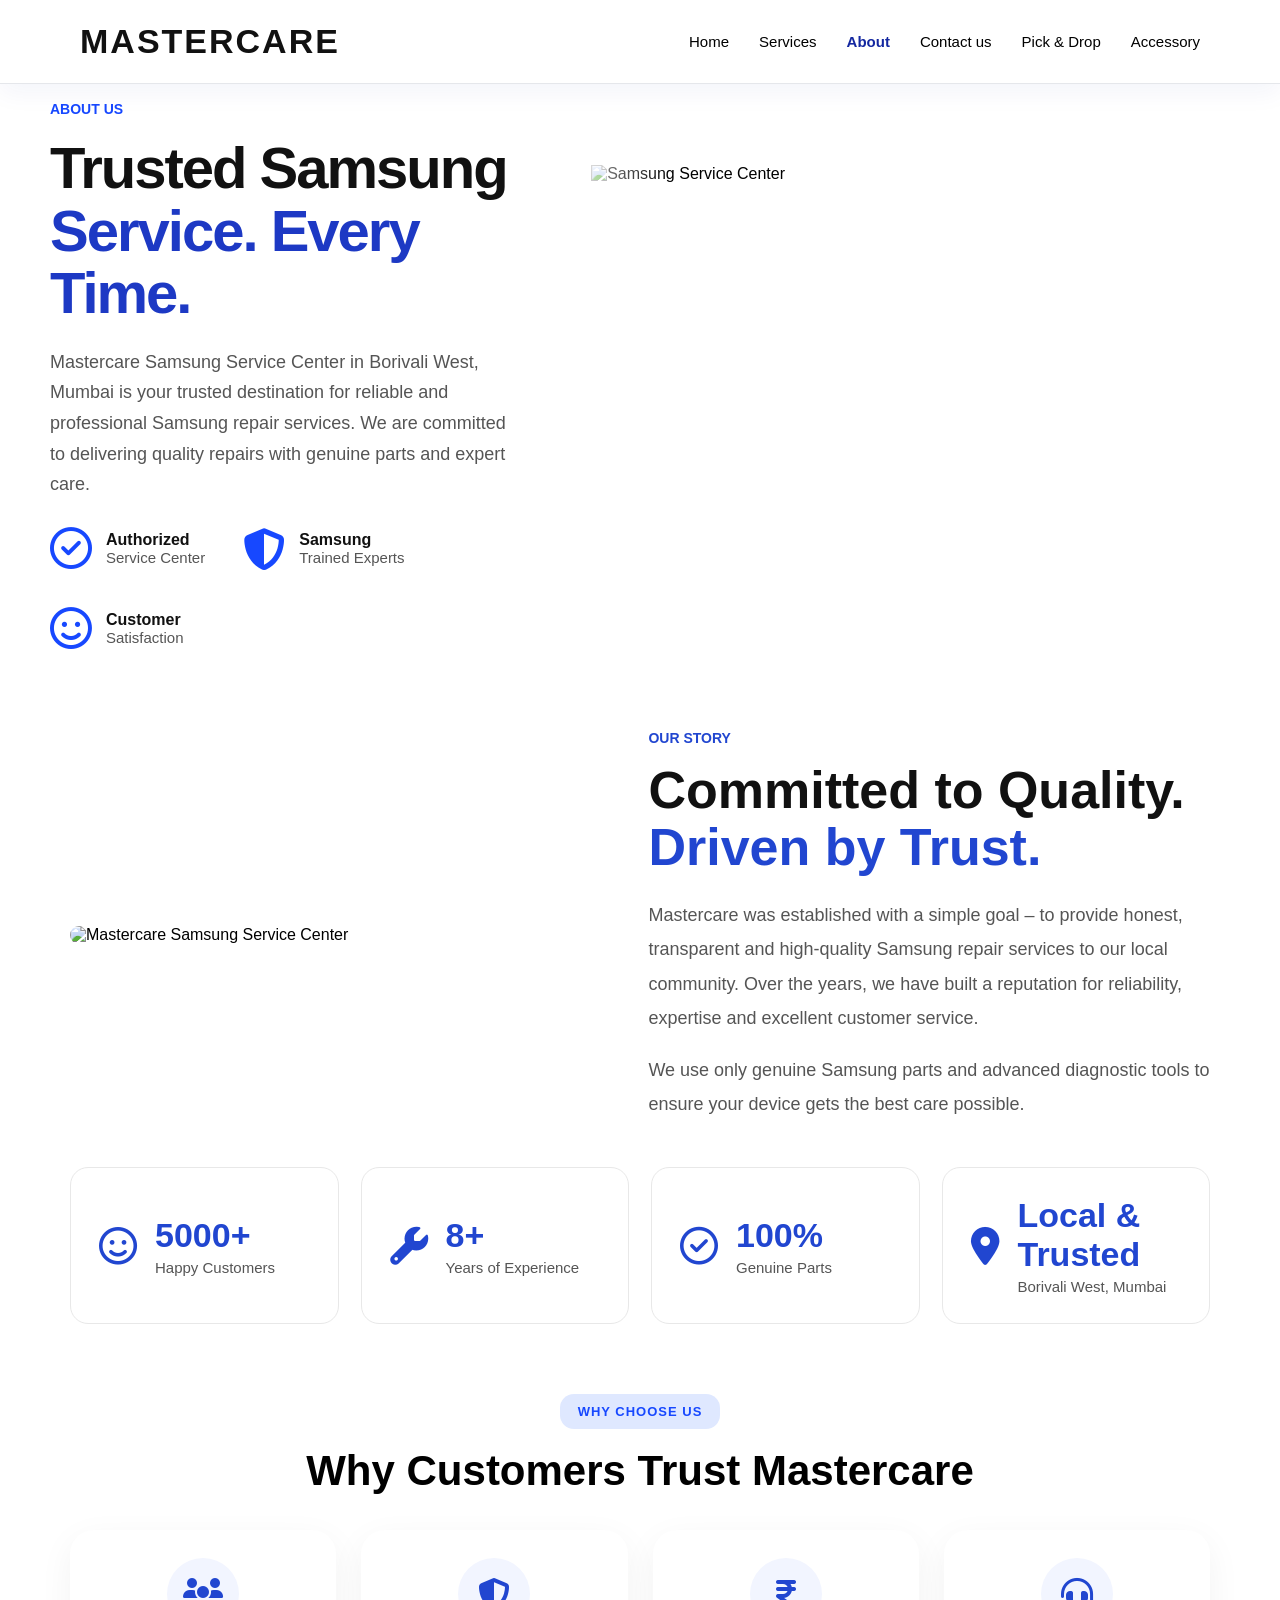
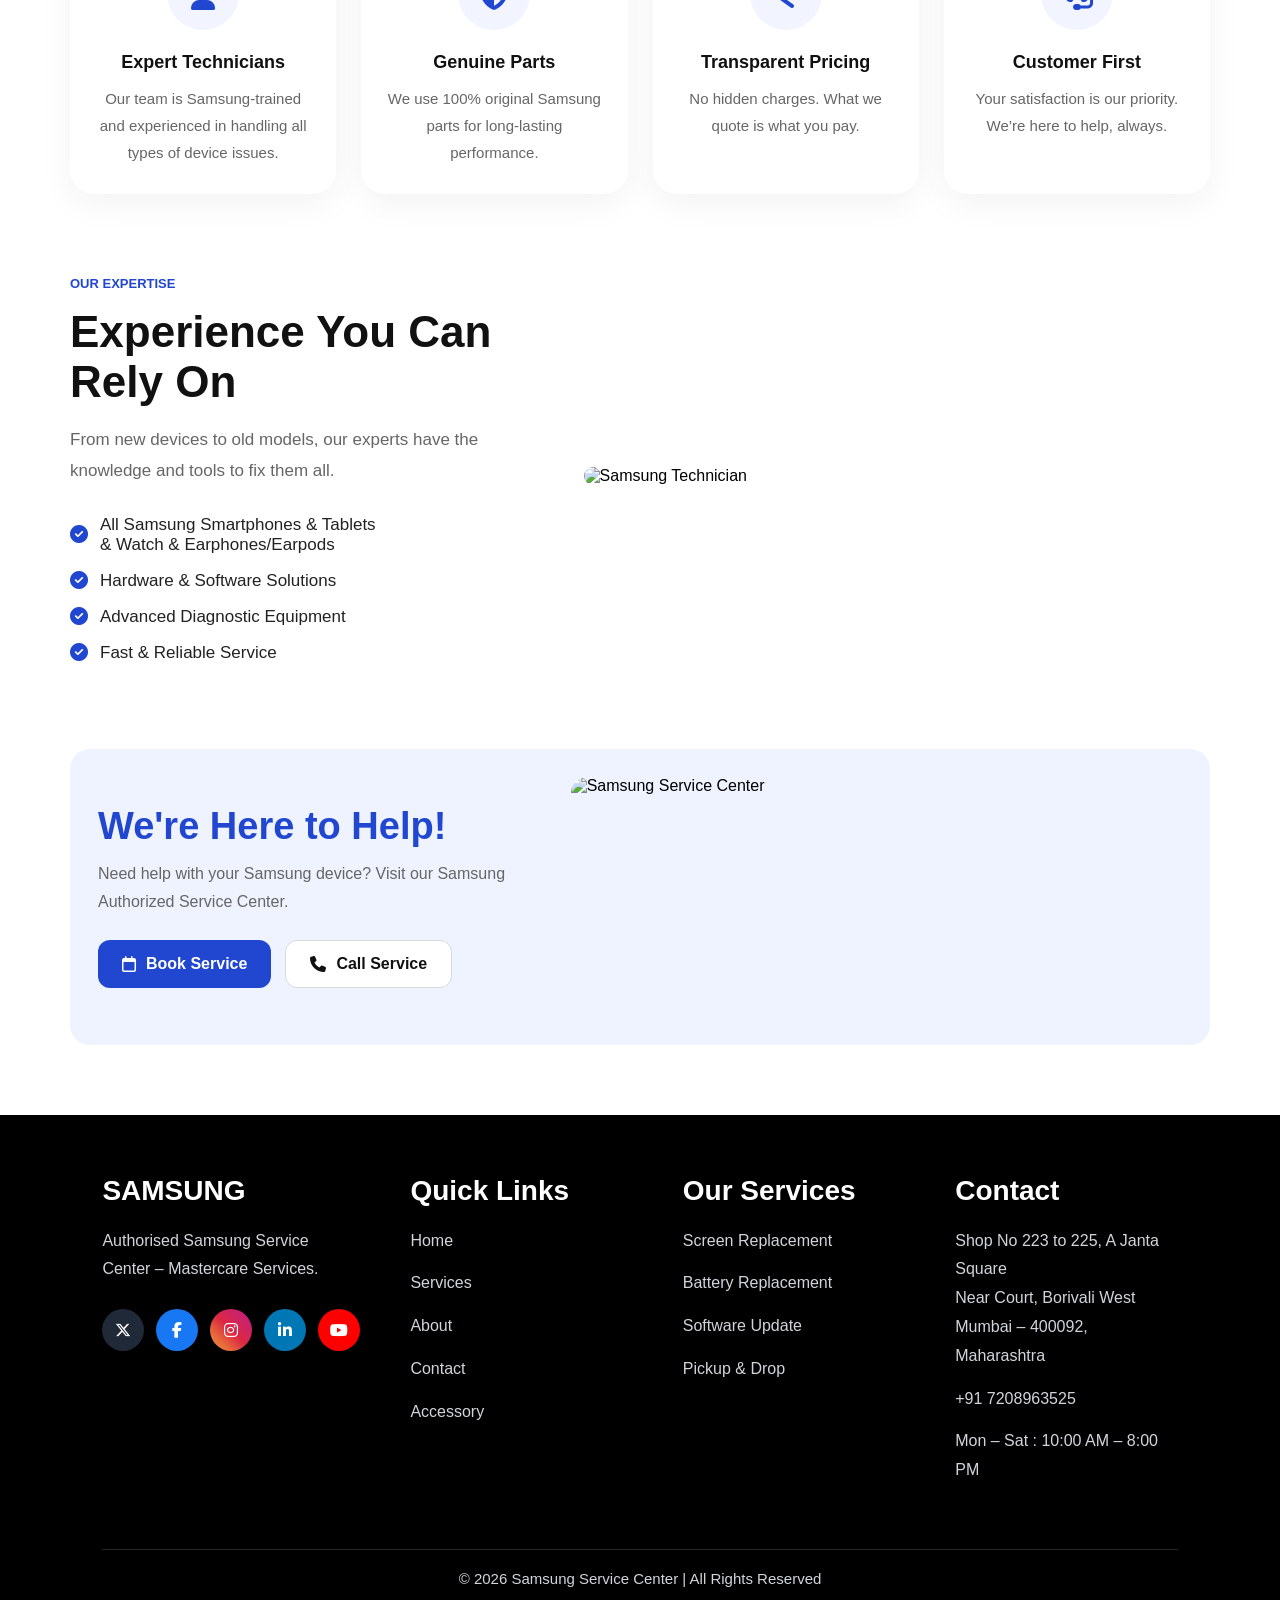
==== About.html @ 580dc9c7 "fixed cart pricing and mobile navbar" ====
<!DOCTYPE html>
<html lang="en">
<head>
<link rel="stylesheet" href="https://cdnjs.cloudflare.com/ajax/libs/font-awesome/6.5.1/css/all.min.css">
<!-- Google Tag Manager -->
<script>(function(w,d,s,l,i){w[l]=w[l]||[];w[l].push({'gtm.start':
new Date().getTime(),event:'gtm.js'});var f=d.getElementsByTagName(s)[0],
j=d.createElement(s),dl=l!='dataLayer'?'&l='+l:'';j.async=true;j.src=
'https://www.googletagmanager.com/gtm.js?id='+i+dl;f.parentNode.insertBefore(j,f);
})(window,document,'script','dataLayer','GTM-PPWDCWKL');</script>
<!-- End Google Tag Manager -->

<link rel="stylesheet"
href="https://cdnjs.cloudflare.com/ajax/libs/font-awesome/6.5.1/css/all.min.css">

<meta charset="UTF-8">

<title>About Mastercare | Samsung Authorized Service Center Borivali West Mumbai</title>

<meta name="viewport" content="width=device-width, initial-scale=1.0">

<meta name="description" content="Learn about Mastercare Samsung Authorized Service Center in Borivali West Mumbai. We provide genuine Samsung repairs, certified technicians, and trusted mobile repair services with excellent customer reviews.">

<meta name="keywords" content="About Mastercare Samsung service center, Samsung authorized service center Mumbai, Samsung repair Borivali West, Mastercare Samsung service center reviews">

<meta name="author" content="Mastercare Samsung Service Center">

<meta name="robots" content="index, follow">

<meta property="og:title" content="About Mastercare Samsung Authorized Service Center">

<meta property="og:description" content="Trusted Samsung service center in Borivali West Mumbai with certified technicians and genuine spare parts.">

<meta property="og:type" content="website">

<meta property="og:url" content="https://yourdomain.com/about.html">

<meta property="og:image" content="https://content3.jdmagicbox.com/v2/comp/mumbai/c4/022pxx22.xx22.210805175234.l1c4/catalogue/mastercare-services-borivali-west-mumbai-mobile-phone-repair-and-services-mo0tyavw24.jpg">

<link rel="stylesheet" href="style.css">

</head>
<script>
function toggleMenu() {
  document
    .querySelector(".nav-menu")
    .classList.toggle("active");
}
</script>
<body>
<!-- Google Tag Manager (noscript) -->
<noscript><iframe src="https://www.googletagmanager.com/ns.html?id=GTM-PPWDCWKL"
height="0" width="0" style="display:none;visibility:hidden"></iframe></noscript>
<!-- End Google Tag Manager (noscript) -->

<nav class="navbar">

  <div class="logo">MASTERCARE</div>
   <div class="mobile-menu-btn">
    ☰
  </div>

  <ul>
    <li><a href="index.html" >Home</a></li>
    <li><a href="services.html">Services</a></li>
    <li><a href="About.html"  class="active">About</a></li>
    <li><a href="contact.html">Contact us</a></li>
    <li><a href="pickup-drop.html">Pick & Drop</a></li>
    <li><a href="accessory.html">Accessory</a></li>
  </ul>


</nav>
<section class="about-hero-new">

  <div class="about-left">

    <span class="about-tag">
      ABOUT US
    </span>

    <h1 class="about-title">
      Trusted Samsung <br>
      <span>Service. Every Time.</span>
    </h1>

    <p class="about-text">
      Mastercare Samsung Service Center in Borivali West, Mumbai 
      is your trusted destination for reliable and professional 
      Samsung repair services. We are committed to delivering 
      quality repairs with genuine parts and expert care.
    </p>

    <div class="about-features-mini">

      <div class="mini-feature">
        <i class="fa-regular fa-circle-check"></i>

        <div class="mini-feature-text">
          <strong>Authorized</strong>
          <span>Service Center</span>
        </div>
      </div>

      <div class="mini-feature">
        <i class="fa-solid fa-shield-halved"></i>

        <div class="mini-feature-text">
          <strong>Samsung</strong>
          <span>Trained Experts</span>
        </div>
      </div>

      <div class="mini-feature">
        <i class="fa-regular fa-face-smile"></i>

        <div class="mini-feature-text">
          <strong>Customer</strong>
          <span>Satisfaction</span>
        </div>
      </div>

    </div>

  </div>

  <div class="about-right">
    <img src="images/repair.webp" alt="Samsung Service Center">
  </div>

</section>

<section class="about-story-section">

  <div class="about-story-grid">

    <!-- Left Image -->
    <div class="story-image">
      <img src="images/home.jpeg" alt="Mastercare Samsung Service Center">
    </div>

    <!-- Right Content -->
    <div class="story-content">

      <span class="story-tag">
        OUR STORY
      </span>

      <h2>
        Committed to Quality.<br>
        <span>Driven by Trust.</span>
      </h2>

      <p>
        Mastercare was established with a simple goal – to provide honest,
        transparent and high-quality Samsung repair services to our local
        community. Over the years, we have built a reputation for reliability,
        expertise and excellent customer service.
      </p>

      <p>
        We use only genuine Samsung parts and advanced diagnostic tools
        to ensure your device gets the best care possible.
      </p>

    </div>

  </div>

  <!-- Stats -->
  <div class="about-stats-row">

    <div class="about-stat-card">
      <i class="fa-regular fa-face-smile"></i>
      <div>
        <h3>5000+</h3>
        <p>Happy Customers</p>
      </div>
    </div>

    <div class="about-stat-card">
      <i class="fa-solid fa-wrench"></i>
      <div>
        <h3>8+</h3>
        <p>Years of Experience</p>
      </div>
    </div>

    <div class="about-stat-card">
      <i class="fa-regular fa-circle-check"></i>
      <div>
        <h3>100%</h3>
        <p>Genuine Parts</p>
      </div>
    </div>

    <div class="about-stat-card">
      <i class="fa-solid fa-location-dot"></i>
      <div>
        <h3>Local & Trusted</h3>
        <p>Borivali West, Mumbai</p>
      </div>
    </div>

  </div>

</section>

<section class="why-choose-section">

    <span class="why-tag">
        WHY CHOOSE US
    </span>

    <h2>
        Why Customers Trust Mastercare
    </h2>

    <div class="why-grid">

        <div class="why-card">
            <div class="why-icon">
                <i class="fa-solid fa-users"></i>
            </div>

            <h3>Expert Technicians</h3>

            <p>
                Our team is Samsung-trained and experienced
                in handling all types of device issues.
            </p>
        </div>

        <div class="why-card">
            <div class="why-icon">
                <i class="fa-solid fa-shield-halved"></i>
            </div>

            <h3>Genuine Parts</h3>

            <p>
                We use 100% original Samsung parts
                for long-lasting performance.
            </p>
        </div>

        <div class="why-card">
            <div class="why-icon">
                <i class="fa-solid fa-indian-rupee-sign"></i>
            </div>

            <h3>Transparent Pricing</h3>

            <p>
                No hidden charges.
                What we quote is what you pay.
            </p>
        </div>

        <div class="why-card">
            <div class="why-icon">
                <i class="fa-solid fa-headset"></i>
            </div>

            <h3>Customer First</h3>

            <p>
                Your satisfaction is our priority.
                We’re here to help, always.
            </p>
        </div>

    </div>

</section>

<section class="expertise-section">

    <div class="expertise-content">

        <span class="expertise-tag">
            OUR EXPERTISE
        </span>

        <h2>
            Experience You Can Rely On
        </h2>

        <p>
            From new devices to old models, our experts have
            the knowledge and tools to fix them all.
        </p>

        <ul class="expertise-list">

            <li>
                <i class="fa-solid fa-circle-check"></i>
                All Samsung Smartphones & Tablets<br>
                & Watch & Earphones/Earpods
            </li>

            <li>
                <i class="fa-solid fa-circle-check"></i>
                Hardware & Software Solutions
            </li>

            <li>
                <i class="fa-solid fa-circle-check"></i>
                Advanced Diagnostic Equipment
            </li>

            <li>
                <i class="fa-solid fa-circle-check"></i>
                Fast & Reliable Service
            </li>

        </ul>

    </div>

    <div class="expertise-image">
        <img src="images/abc.png2.webp" alt="Samsung Technician">
    </div>

</section>
<section class="about-cta-section">

    <div class="about-cta-content">

        <div class="cta-left">

            <h2>We're Here to Help!</h2>

            <p>
                Need help with your Samsung device? 
                Visit our Samsung Authorized Service Center.
            </p>

            <div class="cta-buttons">

                <a href="https://samsungdigitalservicecenter.com/bookappointment"
                   target="_blank"
                   class="cta-btn primary">

                    <i class="fa-regular fa-calendar"></i>
                    Book Service

                </a>

                <a href="tel:+917208963525"
                   class="cta-btn secondary">

                    <i class="fa-solid fa-phone"></i>
                    Call Service

                </a>

            </div>

        </div>

        <div class="cta-right">
            <img src="images/abc3.webp" alt="Samsung Service Center">
        </div>

    </div>

</section>
<footer class="footer">

  <div class="footer-container">

    <div class="footer-col">
    <h3>SAMSUNG</h3>

    <p>
        Authorised Samsung Service Center –
        Mastercare Services.
    </p>

    <!-- Social Media -->
    <div class="footer-social">

        <a href="#" class="social-icon">
        <i class="fa-brands fa-x-twitter"></i>
        </a>

        <a href="#" class="social-icon">
        <i class="fa-brands fa-facebook-f"></i>
        </a>

        <a href="#" class="social-icon">
        <i class="fa-brands fa-instagram"></i>
        </a>

        <a href="#" class="social-icon">
        <i class="fa-brands fa-linkedin-in"></i>
        </a>

        <a href="#" class="social-icon">
        <i class="fa-brands fa-youtube"></i>
        </a>

    </div>
</div>

    <div class="footer-col">
      <h4>Quick Links</h4>
      <a href="index.html">Home</a>
      <a href="services.html">Services</a>
      <a href="About.html">About</a>
      <a href="contact.html">Contact</a>
      <a href="accessory.html">Accessory</a>
    </div>

    <div class="footer-col">
      <h4>Our Services</h4>
      <p>Screen Replacement</p>
      <p>Battery Replacement</p>
      <p>Software Update</p>
      <p>Pickup & Drop</p>
    </div>

    <div class="footer-col">
      <h4>Contact</h4>

      <p>
        Shop No 223 to 225, A Janta Square<br>
        Near Court, Borivali West<br>
        Mumbai – 400092, Maharashtra
      </p>

      <p><a href="tel:+917208963525">+91 7208963525</a></p>
      <p>Mon – Sat : 10:00 AM – 8:00 PM</p>

    </div>

  </div>
  

  <div class="footer-bottom">
    © 2026 Samsung Service Center | All Rights Reserved
  </div>

</footer>
<script src="main.js"></script>
</body>
</html>
---- style.css ----
*{
  margin:0;
  padding:0;
  box-sizing:border-box;
}

html{
  scroll-behavior:smooth;
}

body{
  font-family:'Segoe UI', sans-serif;
}

.navbar{
  display:flex;
  justify-content:space-between;
  align-items:center;
  padding:22px 80px;
  background:rgba(255,255,255,0.95);
  backdrop-filter:blur(14px);
  position:fixed;
  top:0;
  width:100%;
  z-index:999;
  border-bottom:1px solid #e5e7eb;
  box-shadow:0 8px 25px rgba(20,40,160,0.05);
}

.logo{
  font-size:34px;
  font-weight:800;
  letter-spacing:2px;
  color:#111111;
}

.navbar ul{
  display:flex;
  gap:30px;
  list-style:none;
}

.navbar ul li a{
  text-decoration:none;
  color:#000;
  font-size:15px;
  font-weight:500;
  transition:0.3s;
}

.navbar ul li a:hover{
  color:#1428a0;
}

.navbar ul li a.active{
  color:#1428a0;
  font-weight:600;
}

.nav-icons{
  display:flex;
  gap:18px;
  font-size:18px;
  cursor:pointer;
}


.btn-primary{
  background:#1428a0;
  color:white;
  padding:14px 28px;
  border-radius:10px;
  text-decoration:none;
}

.btn-secondary{
  border:1px solid #ddd;
  color:#222;
  padding:14px 28px;
  border-radius:10px;
  text-decoration:none;
  background:white;
}

.search-box{
  margin-top:25px;
  background:#fff;
  padding:10px 18px;
  border-radius:30px;
  display:flex;
  align-items:center;
  width:380px;
  margin-left:auto;
  margin-right:auto;
}

.search-box input{
  border:none;
  outline:none;
  flex:1;
  font-size:15px;
}

.search-box button{
  border:none;
  background:none;
  cursor:pointer;
  font-size:16px;
}

.search-box:focus-within{
  box-shadow:0 0 0 2px #1428a0;
}

.about-service{
  background:#f3f3f3;
  padding:70px 20px;
}

.container{
  max-width:1000px;
  margin:auto;
}

/* ===== HERO SECTION ===== */

.hero-section{
    background:linear-gradient(
      180deg,
      #ffffff 0%,
      #eef4ff 100%
    );
    padding:160px 8% 90px;
}

.hero-container{
    display:flex;
    align-items:center;
    justify-content:space-between;
    gap:50px;
}

.hero-content{
    flex:1;
}

.hero-tag{
    display:inline-block;
    background:#ececec;
    padding:12px 22px;
    border-radius:12px;
    font-size:14px;
    font-weight:700;
    letter-spacing:1px;
    margin-bottom:25px;
    color:#1748ff;
    text-transform:uppercase;
}

.hero-content h1{
    font-size:48px;
    line-height:1.05;
    color:#111827;
    margin-bottom:24px;
    font-weight:800;
    letter-spacing:-2px;
}

.hero-content h1 span{
    color:#1428A0;
}

.hero-content p{
    color:#666;
    font-size:18px;
    line-height:1.8;
    max-width:520px;
    margin-bottom:30px;
}

.hero-buttons{
    display:flex;
    gap:15px;
}

.primary-btn{
    background:#1428A0;
    color:#fff;
    padding:16px 34px;
    border-radius:14px;
    text-decoration:none;
    font-weight:600;
    transition:0.3s;
}

.primary-btn:hover{
    background:#2563EB;
    transform:translateY(-2px);
}

.secondary-btn{
    border:2px solid #dbeafe;
    color:#1428A0;
    padding:16px 34px;
    border-radius:14px;
    text-decoration:none;
    background:#fff;
    font-weight:600;
}

.hero-image{
    flex:1;
}

.hero-image img{
    width:100%;
    border-radius:24px;
    display:block;
}

.trust-bar{
    background:#fff;
    margin-top:50px;
    border-radius:26px;
    padding:40px;
    display:grid;
    grid-template-columns:repeat(4,1fr);
    gap:20px;
    box-shadow:0 10px 40px rgba(0,0,0,0.06);
}

.trust-item{
    padding:15px;
    transition:.3s;
}

.trust-item:hover{
    transform:translateY(-5px);
}

.trust-icon{
    width:52px;
    height:52px;
    border-radius:14px;
    background:#f4f4f4;
    display:flex;
    align-items:center;
    justify-content:center;
    font-size:24px;
    margin-bottom:18px;
}

.trust-item h4{
    font-size:22px;
    margin-bottom:10px;
    color:#111;
    font-weight:700;
}

.trust-item p{
    color:#777;
    font-size:15px;
    line-height:1.7;
}

/* ===== REPAIR PROCESS ===== */

.repair-process{
    padding:40px 7% 90px;
    background:#f8f8f8;
}

.process-header{
    margin-bottom:50px;
}

.process-tag{
    display:inline-flex;
    align-items:center;
    background:#dfe8ff;
    color:#1748ff;
    padding:10px 18px;
    border-radius:14px;
    font-size:13px;
    font-weight:700;
    letter-spacing:1px;
    text-transform:uppercase;
}

.process-header h2{
    font-size:42px;
    margin-top:10px;
    color:#111;
}

.process-container{
    display:flex;
    align-items:flex-start;
    justify-content:space-between;
}

.process-step{
    display:flex;
    align-items:flex-start;
    gap:18px;
    position:relative;
}

.step-number{
    width:55px;
    height:55px;
    background:#1748ff;
    color:#fff;
    border-radius:50%;
    display:flex;
    align-items:center;
    justify-content:center;
    font-size:24px;
    font-weight:700;
    flex-shrink:0;
}

.step-icon{
    font-size:30px;
    color:#1748ff;
    margin-top:10px;
}

.step-content h3{
    font-size:20px;
    margin-bottom:8px;
    color:#111;
}

.step-content p{
    color:#666;
    line-height:1.7;
    max-width:180px;
}

.line{
    width:80px;
    border-top:3px dotted #c7d2ff;
    margin-top:27px;
}

/* MOBILE */

@media(max-width:992px){

.process-container{
    flex-direction:column;
    gap:30px;
}

.line{
    display:none;
}

.process-header h2{
    font-size:32px;
}

}

.why-us-section{
    padding:35px 7% 90px;
    background:#f8f8f8;
}

.why-header{
    margin-bottom:40px;
}

.why-tag{
    display:inline-flex !important;
    align-items:center;
    background:#dfe8ff !important;
    color:#1748ff !important;
    padding:10px 18px !important;
    border-radius:14px !important;
    font-size:13px;
    font-weight:700;
    letter-spacing:1px;
    text-transform:uppercase;
    margin-bottom:18px;
}

.why-header h2{
    font-size:42px;
    color:#111;
    margin-top:10px;
}

.why-grid{
    display:grid;
    grid-template-columns:repeat(4,1fr);
    gap:25px;
}

.why-card{
    background:#fff;
    border-radius:24px;
    padding:28px 24px;
    text-align:center;
    box-shadow:0 10px 35px rgba(0,0,0,0.05);
    transition:0.3s ease;
}

.why-card:hover{
    transform:translateY(-5px);
    box-shadow:0 8px 20px rgba(0,0,0,0.08);
}

.why-icon{
    width:72px;
    height:72px;
    background:#f2f5ff;
    border-radius:50%;
    display:flex;
    align-items:center;
    justify-content:center;
    margin:0 auto 22px;
}

.why-card h3{
    font-size:22px;
    margin-bottom:15px;
    color:#111;
}

.why-card p{
    color:#666;
    line-height:1.8;
    font-size:15px;
}

.why-icon i{
    font-size:32px;
    color:#2146d0;
}

.why-card h3{
    font-size:18px;
    font-weight:700;
    margin-bottom:12px;
    color:#111;
}

.why-card p{
    font-size:15px;
    line-height:1.8;
    color:#666;
}

.faq-header{
    display:flex;
    justify-content:space-between;
    align-items:center;
    margin-bottom:40px;
}

.faq-header h2{
    color:#111827;
    font-size:48px;
    font-weight:800;
}

.faq-header a{
    color:#1428A0;
    text-decoration:none;
    font-size:16px;
    font-weight:700;
    transition:0.3s;
}

.faq-header a:hover{
    opacity:0.8;
}

.faq-grid{
    display:grid;
    grid-template-columns:repeat(2,1fr);
    gap:20px;
}

.faq-item{
    border:1px solid #e5e7eb;
    border-radius:22px;
    overflow:hidden;
    background:#ffffff;
    transition:0.3s ease;
    box-shadow:0 4px 20px rgba(0,0,0,0.04);
    min-height:90px;
}

.faq-item:hover{
    transform:translateY(-4px);
    box-shadow:0 15px 35px rgba(20,40,160,0.10);
}

.faq-question{
    color:#111827 !important;
}

.faq-answer p{
    color:#6b7280 !important;
}

.faq-header h2,
.faq-header a{
    color:#111827 !important;
}

.faq-question{
    width:100%;
    background:#fff;
    border:none;
    outline:none;
    color:#111827;
    font-size:18px;
    font-weight:700;
    text-align:left;
    padding:28px;
    display:flex;
    justify-content:space-between;
    align-items:center;
    cursor:pointer;
}

.faq-question span{
    font-size:30px;
    font-weight:300;
    transition:0.3s;
}

.faq-item.active .faq-question span{
    transform:rotate(45deg);
}

.faq-answer{
    max-height:0;
    overflow:hidden;
    transition:max-height 0.4s ease;
}

.faq-answer p{
    color:#6b7280;
    font-size:15px;
    line-height:1.9;
    padding:0 26px 26px;
}

/* OPEN FAQ */

.faq-item.active .faq-answer{
    max-height:300px;
}

/* MOBILE RESPONSIVE */

@media(max-width:768px){

    .faq-grid{
        grid-template-columns:1fr;
    }

    .faq-header{
        flex-direction:column;
        align-items:flex-start;
        gap:15px;
    }

    .faq-header h2{
        font-size:32px;
    }

    .faq-question{
        font-size:16px;
    }

}

/* MOBILE */

@media(max-width:992px){

.why-grid{
    grid-template-columns:repeat(2,1fr);
}

}

@media(max-width:600px){

.why-grid{
    grid-template-columns:1fr;
}

.why-header h2{
    font-size:32px;
}

}

.services-section{
    padding:30px 7% 40px;
    background:#f8f8f8;
}

.section-header{
    display:flex;
    justify-content:space-between;
    align-items:center;
    margin-bottom:40px;
}

.section-tag{
    display:inline-flex;
    align-items:center;
    background:#dfe8ff;
    color:#1748ff;
    padding:10px 18px;
    border-radius:14px;
    font-size:13px;
    font-weight:700;
    letter-spacing:1px;
    text-transform:uppercase;
    margin-bottom:18px;
}

.section-header h2{
    font-size:42px;
    color:#111;
    margin-top:10px;
}

.view-services{
    color:#111;
    text-decoration:none;
    font-weight:600;
}

.services-grid{
    display:grid;
    grid-template-columns:repeat(4,1fr);
    gap:28px;
    margin-top:40px;
}

.service-cards{
    width:86%;
    margin:70px auto;
    display:grid;
    grid-template-columns:repeat(4,1fr);
    gap:24px;
}

.service-card{
    background:#fff;
    border-radius:26px;
    padding:28px;
    border:1px solid #eef1f5;
    transition:.3s;
    box-shadow:0 8px 24px rgba(0,0,0,.05);
    min-height:330px;
    overflow:hidden;
}

.service-card img{
    width:100%;
    height:180px;
    object-fit:contain;
    margin-bottom:22px;
}

.service-card:hover{
    transform:translateY(-8px);
    box-shadow:0 18px 45px rgba(20,40,160,.08);
}

.service-card i{
    width:70px;
    height:70px;
    border-radius:18px;
    background:#eef4ff;
    color:#1748ff;
    display:flex;
    justify-content:center;
    align-items:center;
    font-size:28px;
    margin-bottom:22px;
}

.service-card h3{
    font-size:22px;
    line-height:1.3;
    margin-bottom:14px;
}


.service-card p{
    color:#666;
    line-height:1.8;
    font-size:15px;
}

@media(max-width:1100px){
.service-cards{
grid-template-columns:repeat(2,1fr);
}
}

@media(max-width:700px){
.service-cards{
grid-template-columns:1fr;
}
}

.service-left .primary-btn{
    width:fit-content;
    display:inline-flex;
    align-items:center;
    justify-content:center;
    padding:16px 34px;
}

/* ===== LEARN MORE LINK ===== */

.learn-more{
    display:inline-flex;
    align-items:center;
    gap:6px;
    margin-top:18px;
    color:#1748ff;
    font-weight:700;
    text-decoration:none;
    font-size:15px;
    transition:0.3s;
}

.learn-more:hover{
    transform:translateX(4px);
}

/* ===== SIDE POPUP ===== */

.service-popup{
    position:fixed;
    top:0;
    right:-450px;
    width:420px;
    height:100vh;
    background:#fff;
    z-index:99999;
    box-shadow:-10px 0 40px rgba(0,0,0,0.12);
    transition:0.4s ease;
    overflow-y:auto;
    padding:35px;
}

.service-popup.active{
    right:0;
}

.popup-overlay{
    position:fixed;
    inset:0;
    background:rgba(0,0,0,0.45);
    z-index:9999;
    opacity:0;
    visibility:hidden;
    transition:.3s;
}

.popup-overlay.active{
    opacity:1;
    visibility:visible;
}

.popup-close{
    position:absolute;
    top:25px;
    right:25px;
    font-size:26px;
    cursor:pointer;
    color:#111;
}

.popup-title{
    font-size:32px;
    font-weight:800;
    margin-bottom:20px;
    color:#111;
    line-height:1.3;
}

.popup-desc{
    color:#555;
    line-height:1.9;
    font-size:16px;
    margin-bottom:25px;
}

.popup-features h4{
    font-size:22px;
    margin-bottom:15px;
}

.popup-features ul{
    padding-left:20px;
}

.popup-features li{
    margin-bottom:12px;
    color:#444;
    line-height:1.7;
}

.popup-call{
    display:block;
    width:100%;
    margin-top:30px;
    background:#1428A0;
    color:#fff;
    text-align:center;
    padding:18px;
    border-radius:14px;
    text-decoration:none;
    font-weight:700;
}

.popup-call:hover{
    background:#1748ff;
}

/* MOBILE */

@media(max-width:500px){

.service-popup{
    width:100%;
}

}

/* MOBILE */

@media(max-width:992px){

.services-grid{
    grid-template-columns:repeat(2,1fr);
}

.section-header{
    flex-direction:column;
    align-items:flex-start;
    gap:15px;
}

}

@media(max-width:600px){

.services-grid{
    grid-template-columns:1fr;
}

.section-header h2{
    font-size:32px;
}

}

/* MOBILE */

@media(max-width:900px){

.hero-container{
    flex-direction:column;
}

.hero-content h1{
    font-size: 48px;
    line-height: 1.15;
    font-weight: 800;
}

.trust-bar{
    grid-template-columns:1fr;
}
}

.about-service h2{
  font-size:38px;
  font-weight:700;
  text-align:center;
  margin-bottom:30px;
  color:#000;
}

.about-service p{
  font-size:16px;
  line-height:1.7;
  text-align:center;
  color:#222;
  margin-bottom:18px;
}

.about-service .address{
  font-weight:500;
}

/* ==========================
   TRUST STRIP
========================== */

.trust-strip{
    width:86%;
    margin:60px auto;
    background:#fff;
    border-radius:28px;
    padding:35px;
    display:grid;
    grid-template-columns:repeat(4,1fr);
    gap:25px;
    box-shadow:0 10px 35px rgba(0,0,0,0.05);
}

.trust-box{
    display:flex;
    align-items:flex-start;
    gap:18px;
}

.trust-box i{
    width:60px;
    height:60px;
    min-width:60px;
    border-radius:18px;
    background:#eef4ff;
    color:#1748ff;
    display:flex;
    align-items:center;
    justify-content:center;
    font-size:24px;
}

.trust-box h4{
    font-size:18px;
    margin-bottom:8px;
    color:#111;
}

.trust-box p{
    color:#666;
    font-size:14px;
    line-height:1.7;
}

/* ==========================
   PROCESS SECTION
========================== */

.process-section{
    padding:20px 7% 45px;
    margin-top:-20px;
    background:#f8f8f8;
    text-align:center;
}

.process-section h2{
    font-size:42px;
    color:#111;
    margin:10px 0 28px;
}

.process-grid{
    display:grid;
    grid-template-columns:repeat(4,1fr);
    gap:30px;
}

.step{
    position:relative;
    background:#fff;
    padding:35px 25px;
    border-radius:24px;
    box-shadow:0 8px 25px rgba(0,0,0,0.05);
    transition:.3s;
}

.step:hover{
    transform:translateY(-6px);
}

.step span{
    width:45px;
    height:45px;
    border-radius:50%;
    background:#1748ff;
    color:#fff;
    display:flex;
    align-items:center;
    justify-content:center;
    font-weight:700;
    margin:0 auto 20px;
}

.step i{
    font-size:34px;
    color:#1748ff;
    margin-bottom:18px;
}

.step h4{
    font-size:20px;
    margin-bottom:12px;
    color:#111;
}

.step p{
    color:#666;
    line-height:1.7;
}

.faq-section{
    background:#f5f5f5;
    padding:35px 7% 45px;
    margin-top:0;
}

.faq-header{
    display:flex;
    justify-content:space-between;
    align-items:center;
    margin-bottom:40px;
}

.faq-header h2{
    color:#111827;
    font-size:48px;
    font-weight:800;
}

.faq-grid{
    display:grid;
    grid-template-columns:repeat(2,1fr);
    gap:24px;
}

.faq-item{
    border:1px solid #e5e7eb;
    border-radius:28px;
    overflow:hidden;
    background:#ffffff;
    transition:0.3s ease;
    box-shadow:0 8px 24px rgba(0,0,0,0.04);
}

.faq-item:hover{
    transform:translateY(-4px);
    box-shadow:0 15px 35px rgba(20,40,160,0.10);
}

.faq-question{
    width:100%;
    background:#fff;
    border:none;
    outline:none;
    color:#111827;
    font-size:18px;
    font-weight:700;
    text-align:left;
    padding:28px 30px;
    display:flex;
    justify-content:space-between;
    align-items:center;
    cursor:pointer;
}

.faq-question span{
    font-size:34px;
    font-weight:300;
    transition:0.3s;
    color:#111827;
}

.faq-item.active .faq-question span{
    transform:rotate(45deg);
}

.faq-answer{
    max-height:0;
    overflow:hidden;
    transition:max-height 0.4s ease;
}

.faq-answer p{
    color:#6b7280;
    font-size:15px;
    line-height:1.9;
    padding:0 30px 28px;
}

/* OPEN FAQ */

.faq-item.active .faq-answer{
    max-height:300px;
}

/* MOBILE */

@media(max-width:768px){

    .faq-grid{
        grid-template-columns:1fr;
    }

    .faq-header h2{
        font-size:34px;
    }

    .faq-question{
        font-size:16px;
        padding:24px;
    }

}

/* ==========================
   CTA SECTION
========================== */

.service-cta{
    width:86%;
    margin:70px auto;
    background:#1428a0;
    border-radius:28px;
    padding:45px;
    display:flex;
    justify-content:space-between;
    align-items:center;
    gap:30px;
    color:#fff;
}

.cta-left h2{
    font-size:40px;
    margin-bottom:12px;
}

.cta-left p{
    color:rgba(255,255,255,0.8);
}

.cta-buttons{
    display:flex;
    gap:20px;
}

.cta-call,
.cta-book{
    background:#fff;
    color:#111;
    text-decoration:none;
    padding:18px 26px;
    border-radius:18px;
    min-width:230px;
    font-weight:700;
    line-height:1.7;
    transition:.3s;
}

.cta-book{
    background:transparent;
    border:2px solid rgba(255,255,255,0.35);
    color:#fff;
}

.cta-call:hover,
.cta-book:hover{
    transform:translateY(-4px);
}

/* ==========================
   MOBILE
========================== */

@media(max-width:992px){

.trust-strip,
.process-grid,
.faq-grid{
    grid-template-columns:1fr 1fr;
}

.service-cta{
    flex-direction:column;
    text-align:center;
}

.cta-buttons{
    flex-direction:column;
}

}

@media(max-width:768px){

.trust-strip,
.process-grid,
.faq-grid{
    grid-template-columns:1fr;
}

.process-section h2{
    font-size:32px;
}

.cta-left h2{
    font-size:28px;
}

}

.footer{
  background:linear-gradient(
    180deg,
    #111111 0%,
    #000000 100%
  );
  color:#fff;
  padding:90px 7% 30px;
  margin-top:0;
}

.footer-container{
  max-width:1200px;
  margin:auto;
  display:grid;
  grid-template-columns:1.3fr 1fr 1fr 1.2fr;
  gap:70px;
}

.footer-col h3,
.footer-col h4{
  margin-bottom:22px;
  font-size:24px;
  font-weight:700;
  color:#fff;
}

.footer-col p,
.footer-col a{
  font-size:16px;
  color:#bdbdbd;
  text-decoration:none;
  display:block;
  margin-bottom:14px;
  line-height:1.9;
}

.footer-col a:hover{
  color:#ffffff;
  transform:translateX(4px);
  transition:0.3s;
}

.footer-bottom{
  text-align:center;
  padding-top:35px;
  margin-top:60px;
  border-top:1px solid rgba(255,255,255,0.12);
  font-size:15px;
  color:rgba(255,255,255,0.75);
}

@media(max-width:900px){

  .navbar{
    padding:15px 20px;
  }

  .navbar ul{
    display:flex;
  }

  .search-box{
    width:90%;
  }

  .footer-container{
    grid-template-columns:1fr 1fr;
  }
}



@media(max-width:500px){

  .footer-container{
    grid-template-columns:1fr;
    text-align:center;
  }
}




/* ===== SERVICE HERO CLEAN ===== */

.service-hero{
    padding:120px 6% 60px;
    background:#eef4ff;
}

.service-hero-content{
    display:grid;
    grid-template-columns:48% 52%;
    background:#fff;
    border-radius:34px;
    overflow:hidden;
    min-height:520px;
    box-shadow:0 15px 50px rgba(20,40,160,0.08);
}

.service-left{
    padding:70px 60px;
    display:flex;
    flex-direction:column;
    justify-content:center;
    position:relative;
    z-index:2;
}

.breadcrumb{
    display:flex;
    gap:10px;
    align-items:center;
    font-size:14px;
    margin-bottom:28px;
}

.breadcrumb a{
    color:#1748ff;
    text-decoration:none;
    font-weight:600;
}

.breadcrumb span{
    color:#777;
}

.service-left h1{
    font-size:52px;
    line-height:1.08;
    color:#111;
    margin-bottom:22px;
    font-weight:800;
    max-width:420px;
}

.service-left h1 span{
    color:#1428A0;
}

.service-left p{
    font-size:17px;
    line-height:1.9;
    color:#666;
    max-width:420px;
    margin-bottom:35px;
}

.service-right{
    position:relative;
}

.service-right img{
    width:100%;
    height:100%;
    min-height:520px;
    object-fit:cover;
    object-position:center;
}
/* CENTER BLUR */

.service-right::before{
    content:'';
    position:absolute;
    left:-80px;
    top:0;
    width:180px;
    height:100%;
    background:linear-gradient(
        to right,
        rgba(255,255,255,1),
        rgba(255,255,255,0)
    );
    z-index:2;
}

@media(max-width:900px){

.service-hero-content{
    grid-template-columns:1fr;
}

.service-left{
    padding:45px 30px;
}

.service-left h1{
    font-size:38px;
}

.service-right img{
    min-height:300px;
}

}



@media(max-width:900px){

.service-hero-content{
    grid-template-columns:1fr;
}

.service-left{
    padding:40px 30px;
}

.service-left h1{
    font-size:40px;
}

}

.nav-icons a{
text-decoration:none;
font-size:20px;
margin-left:15px;
color:black;
}

.contact-form-section{
padding:50px 70px 30px;
margin-bottom:0;
background:#f7f7f7;
display:flex;
justify-content:center;
}

.form-container{
background:white;
padding:40px;
border-radius:10px;
max-width:500px;
width:100%;
box-shadow:0 5px 20px rgba(0,0,0,0.08);
}

.form-container h2{
margin-bottom:20px;
}

#contactForm input,
#contactForm textarea{
width:100%;
padding:12px;
margin-bottom:15px;
border:1px solid #ddd;
border-radius:6px;
font-size:14px;
}

#contactForm textarea{
height:120px;
resize:none;
}

.contact-form-section{
padding:80px 20px;
background:#f6f7f9;
}

.contact-form-wrapper{
max-width:1100px;
margin:auto;
display:grid;
grid-template-columns:1fr 1fr;
gap:40px;
align-items:center;
}

.contact-image img{
width:100%;
border-radius:14px;
}

.form-container{
background:white;
padding:35px;
border-radius:14px;
box-shadow:0 5px 25px rgba(0,0,0,0.08);
}

.form-container h2{
margin-bottom:20px;
}

.form-container input,
.form-container textarea{
width:100%;
padding:12px;
margin-bottom:15px;
border:1px solid #ddd;
border-radius:8px;
font-size:14px;
}

.form-container textarea{
height:120px;
resize:none;
}

.form-container button{
width:100%;
padding:12px;
background:#1a73e8;
border:none;
color:white;
border-radius:8px;
font-size:15px;
cursor:pointer;
}

.form-container button:hover{
background:#0f5bd3;
}

.service-card:hover{
  transform:translateY(-8px);
  box-shadow:0 10px 25px rgba(0,0,0,0.08);
}

.stars{
  color:gold;
  margin-bottom:10px;
  font-size:18px;
}
.review-section{
padding:80px 20px;
background:#fff;
text-align:center;
}

.review-section h2{
font-size:32px;
margin-bottom:50px;
}

.review-slider{
overflow:hidden;
max-width:1100px;
margin:auto;
}

.review-track{
display:flex;
gap:30px;
animation:scrollReviews 25s linear infinite;
}

.review{

min-width:320px;

background:#f5f5f5;

padding:30px;

border-radius:12px;

box-shadow:0 5px 20px rgba(0,0,0,0.08);

text-align:left;

transition:.3s;

}

.review:hover{
transform:translateY(-8px);
}

.stars{
color:#f4b400;
font-size:18px;
margin-bottom:10px;
}

.review p{
font-size:15px;
line-height:1.6;
color:#444;
max-height:130px;
overflow:auto;
margin-bottom:15px;
}

.review h4{
font-size:15px;
font-weight:600;
}

.review-slider:hover .review-track{
animation-play-state:paused;
}

@keyframes scrollReviews{

0%{
transform:translateX(0);
}

100%{
transform:translateX(-50%);
}

}


@keyframes scrollReviews{
  0%{
    transform:translateX(0);
  }
  100%{
    transform:translateX(-50%);
  }
}

.official-info {
  background: #f5f5f5;
  padding: 70px 20px;
}

.official-container {
  max-width: 1100px;
  margin: auto;
}

.tag {
  display: inline-block;
  background: #e0e0e0;
  padding: 6px 14px;
  border-radius: 6px;
  font-size: 13px;
  letter-spacing: 1px;
  margin-bottom: 15px;
}

.official-info h2 {
  font-size: 38px;
  font-weight: 500;
  color: #333;
  margin-bottom: 20px;
  line-height: 1.3;
}

.desc {
  font-size: 18px;
  color: #555;
  max-width: 750px;
  margin-bottom: 30px;
}

.official-buttons {
  display: flex;
  gap: 15px;
}



.difference{
  padding:60px 0;
  background:#f5f5f5;
}


.difference h1{
  text-align:center;
  font-size:38px;
  margin-bottom:60px;
}

.difference-container{
  width:85%;
  max-width:1200px;
  margin:auto;
  display:grid;
  grid-template-columns:1fr 1fr;
  gap:60px;
  align-items:center;
}


.difference-image img{
  width:100%;
  border-radius:14px;
  display:block;
}


.difference-content{
  padding-right:20px;
}


.item{
  margin-bottom:30px;
}

.item h3{
  font-size:20px;
  margin-bottom:8px;
}

.item p{
  color:#444;
  line-height:1.6;
}

.contact-hero{
  padding:140px 0 80px;
  background:#f5f5f5;
}

.contact-container{
  width:85%;
  max-width:1200px;
  margin:auto;
  display:grid;
  grid-template-columns:1fr 1fr;
  gap:70px;
  align-items:center;
}


.contact-text h1{
  font-size:44px;
  margin:18px 0;
  line-height:1.25;
}

.contact-text p{
  font-size:17px;
  color:#555;
  line-height:1.8;
  max-width:520px;
}


.contact-buttons{
  margin-top:30px;
  display:flex;
  gap:15px;
  flex-wrap:wrap;
}



.contact-image{
  display:flex;
  justify-content:center;
  align-items:center;
}

.contact-image img{
  width:90%;         
  max-width:520px;    
  height:420px;       
  object-fit:cover;   
  border-radius:18px;
  display:block;
}



.contact-details{
  padding:80px 0;
  background:#f5f5f5;
}

.details-box{
  width:85%;
  max-width:650px;
  margin:auto;
  background:#e9e6e2;
  padding:35px;
  border-radius:16px;
  box-shadow:0 5px 20px rgba(0,0,0,0.05);
}

.details-box h2{
  margin-bottom:22px;
}

.details-box p{
  margin-bottom:14px;
  color:#333;
  line-height:1.6;
  display:flex;
  align-items:flex-start;
}

.details-box i{
  margin-right:12px;
  margin-top:4px;
  color:#1428a0;
  font-size:18px;
}

.details-box small{
  display:block;
  margin-top:15px;
  color:#555;
  line-height:1.6;
}


@media(max-width:900px){

  .contact-container{
    grid-template-columns:1fr;
    gap:40px;
  }

  .contact-text h1{
    font-size:32px;
  }

}

.about-hero-new{
    width:100%;
    min-height:520px;
    margin-top:50px;
    padding: 0 40px;
    gap: 40px;
    display:flex;
    align-items:center;
    overflow:hidden;
    background:#fff;
}

.about-left{
    width:44%;
    padding:50px 30px 50px 10px;
    position:relative;
    z-index:2;

    background:linear-gradient(
        to right,
        #ffffff 58%,
        rgba(255,255,255,0.96) 75%,
        rgba(255,255,255,0.75) 88%,
        transparent
    );
}

.about-tag{
    display:inline-block;
    font-size:14px;
    font-weight:700;
    color:#1748ff;
    text-transform:uppercase;
    margin-bottom:20px;
}

.about-left h1{
    font-size:58px;
    font-weight:800;
    line-height:1.08;
    color:#111;
    margin-bottom:22px;
    letter-spacing:-2px;
}

.about-left h1 span{
    color:#1d39c4;
}

.about-left p{
    font-size:18px;
    line-height:1.7;
    color:#555;
    max-width:550px;
    margin-bottom:28px;
}

.about-right{
    width:56%;
    height:460px;
    position:relative;
    display:flex;
    align-items:center;
}

.about-right img{
    width:100%;
    max-width:760px;
    height:420px;
    object-fit:cover;
    display:block;
}

/* blur effect middle */

.about-right::before{
    content:'';
    position:absolute;
    left:-60px;
    top:0;
    width:140px;
    height:100%;
    z-index:2;

    background:linear-gradient(
        to right,
        rgba(255,255,255,1),
        rgba(255,255,255,0)
    );
}

/* mini icons */

.about-features-mini{
    display:flex;
    gap:38px;
    flex-wrap:wrap;
}

.mini-feature{
    display:flex;
    align-items:center;
    gap:14px;
}

.mini-feature i{
    font-size:42px;
    color:#1748ff;
}

.mini-feature strong{
    display:block;
    font-size:16px;
    color:#111;
}

.mini-feature span{
    display:block;
    font-size:15px;
    color:#555;
}

/* responsive */

@media(max-width:992px){

.about-hero-new{
    flex-direction:column;
}

.about-left,
.about-right{
    width:100%;
}

.about-left{
    padding:50px 30px;
    background:#fff;
}

.about-left h1{
    font-size:44px;
}

.about-left p{
    font-size:18px;
}

.about-right{
    height:420px;
}
}

/* ===========================
   ABOUT STORY SECTION
=========================== */

.about-story-section{
    padding: 30px 70px 20px;
    background:#fff;
}

.about-story-grid{
    display:flex;
    align-items:center;
    gap:60px;
    margin-bottom:28px;
}

.story-image{
    width:48%;
}

.story-image img{
    width:100%;
    border-radius:18px;
    display:block;
    object-fit:cover;
}

.story-content{
    width:52%;
}

.story-tag{
    font-size:14px;
    font-weight:700;
    color:#2146d0;
    text-transform:uppercase;
    display:block;
    margin-bottom:16px;
}

.story-content h2{
    font-size:52px;
    line-height:1.1;
    font-weight:800;
    color:#111;
    margin-bottom:22px;
}

.story-content h2 span{
    color:#2146d0;
}

.story-content p{
    font-size:18px;
    line-height:1.9;
    color:#555;
    margin-bottom:18px;
    max-width:650px;
}

/* stats */

.about-stats-row{
    display:grid;
    grid-template-columns:repeat(4,1fr);
    gap:22px;
}

.about-stat-card{
    background:#fff;
    border:1px solid #e8e8e8;
    border-radius:18px;
    padding:28px;
    display:flex;
    align-items:center;
    gap:18px;
    transition:0.3s ease;
}

.about-stat-card:hover{
    transform:translateY(-4px);
    box-shadow:0 10px 25px rgba(0,0,0,0.08);
}

.about-stat-card i{
    font-size:38px;
    color:#2146d0;
}

.about-stat-card h3{
    font-size:34px;
    font-weight:800;
    color:#2146d0;
    margin-bottom:4px;
}

.about-stat-card p{
    color:#555;
    font-size:15px;
}

/* responsive */

@media(max-width:992px){

.about-story-grid{
    flex-direction:column;
}

.story-image,
.story-content{
    width:100%;
}

.about-stats-row{
    grid-template-columns:1fr 1fr;
}

.story-content h2{
    font-size:38px;
}
}

.why-choose-section{
    padding: 50px 70px;
    background: #fff;
    text-align: center;
}

.why-choose-section h2{
    font-size: 42px;
    font-weight: 800;
    margin-bottom: 35px;
}

/* ===========================
   EXPERTISE SECTION
=========================== */

.expertise-section{
    padding: 30px 70px 70px;
    background:#fff;
    display:flex;
    align-items:center;
    justify-content:space-between;
    gap:60px;
}

.expertise-content{
    width:42%;
}

.expertise-tag{
    display:inline-block;
    font-size:13px;
    font-weight:700;
    text-transform:uppercase;
    color:#2146d0;
    margin-bottom:16px;
}

.expertise-content h2{
    font-size:44px;
    font-weight:800;
    color:#111;
    margin-bottom:18px;
}

.expertise-content p{
    font-size:17px;
    line-height:1.8;
    color:#666;
    margin-bottom:28px;
    max-width:520px;
}

.expertise-list{
    list-style:none;
    padding:0;
}

.expertise-list li{
    display:flex;
    align-items:center;
    gap:12px;
    font-size:17px;
    color:#222;
    margin-bottom:16px;
    font-weight:500;
}

.expertise-list li i{
    color:#2146d0;
    font-size:18px;
}

.expertise-image{
    width:58%;
}

.expertise-image img{
    width:100%;
    border-radius:18px;
    display:block;
    object-fit:cover;
}

/* responsive */

@media(max-width:992px){

.expertise-section{
    flex-direction:column;
}

.expertise-content,
.expertise-image{
    width:100%;
}

.expertise-content h2{
    font-size:34px;
}
}

/* ===========================
   ABOUT CTA SECTION
=========================== */

.about-cta-section{
    padding: 0 70px 70px;
    background:#fff;
}

.about-cta-content{
    background:#eef3ff;
    border-radius:20px;
    padding:28px;
    display:flex;
    align-items:center;
    justify-content:space-between;
    gap:30px;
    overflow:hidden;
}

.cta-left{
    width:42%;
}

.cta-left h2{
    font-size:38px;
    font-weight:800;
    color:#2146d0;
    margin-bottom:12px;
}

.cta-left p{
    font-size:16px;
    line-height:1.7;
    color:#666;
    margin-bottom:25px;
    max-width:450px;
}

.cta-buttons{
    display:flex;
    gap:14px;
    flex-wrap:wrap;
}

.cta-btn{
    display:flex;
    align-items:center;
    gap:10px;
    padding:14px 24px;
    border-radius:12px;
    text-decoration:none;
    font-weight:600;
    transition:0.3s ease;
}

.cta-btn.primary{
    background:#2146d0;
    color:#fff;
}

.cta-btn.secondary{
    background:#fff;
    color:#111;
    border:1px solid #d9d9d9;
}

.cta-btn:hover{
    transform:translateY(-2px);
}

.cta-right{
    width:58%;
}

.cta-right img{
    width:100%;
    height:240px;
    object-fit:cover;
    border-radius:16px;
    display:block;
}

/* responsive */

@media(max-width:992px){

.about-cta-content{
    flex-direction:column;
}

.cta-left,
.cta-right{
    width:100%;
}
.contact-form-section
.cta-left h2{
    font-size:30px;
}
}
/* ===========================
   CONTACT FORM NEW DESIGN
=========================== */

.contact-form-section{
    padding:80px 70px;
    background:#f8f9fc;
}

.contact-card{
    background:#fff;
    border-radius:20px;
    box-shadow:0 5px 25px rgba(0,0,0,0.06);
    display:flex;
    overflow:hidden;
    border:1px solid #ececec;
    margin-bottom:0;
}

.contact-page{
    padding-bottom:0 !important;
    margin-bottom:0 !important;
}

/* LEFT SIDE */

.contact-info{
    width:35%;
    padding:45px;
    border-right:1px solid #ededed;
}

.contact-info h2{
    font-size:32px;
    font-weight:700;
    color:#111;
    margin-bottom:12px;
}

.contact-info p{
    color:#666;
    line-height:1.8;
    font-size:15px;
    margin-bottom:35px;
}

.contact-item{
    display:flex;
    align-items:flex-start;
    gap:18px;
    margin-bottom:32px;
}

.contact-item i{
    width:50px;
    height:50px;
    background:#eef3ff;
    border-radius:50%;
    display:flex;
    align-items:center;
    justify-content:center;
    color:#2146d0;
    font-size:18px;
    flex-shrink:0;
}

.contact-item h4{
    font-size:17px;
    margin-bottom:5px;
    color:#111;
}

.contact-item span{
    color:#555;
    line-height:1.7;
    font-size:15px;
}

/* RIGHT FORM */

.contact-form-box{
    width:65%;
    padding:45px;
}

.contact-form-box h2{
    font-size:32px;
    font-weight:700;
    margin-bottom:30px;
    color:#111;
}

.form-row{
    display:flex;
    gap:20px;
}

.form-group{
    margin-bottom:22px;
    width:100%;
}

.form-group label{
    display:block;
    margin-bottom:10px;
    font-size:14px;
    font-weight:600;
    color:#444;
}

.form-group input,
.form-group textarea,
.form-group select{
    width:100%;
    border:1px solid #e2e2e2;
    border-radius:10px;
    padding:14px 16px;
    font-size:15px;
    outline:none;
    transition:0.3s;
    background:#fff;
}

.form-group input:focus,
.form-group textarea:focus,
.form-group select:focus{
    border-color:#2146d0;
    box-shadow:0 0 0 4px rgba(33,70,208,0.08);
}

.form-group textarea{
    min-height:140px;
    resize:none;
}

.contact-submit-btn{
    background:#2146d0;
    color:#fff;
    border:none;
    padding:15px 28px;
    border-radius:10px;
    font-size:16px;
    font-weight:600;
    cursor:pointer;
    display:flex;
    align-items:center;
    gap:10px;
    transition:0.3s ease;
}

.contact-submit-btn:hover{
    transform:translateY(-2px);
    background:#1838b0;
}

/* MOBILE RESPONSIVE */

@media(max-width:992px){

.contact-card{
    flex-direction:column;
}

.contact-info,
.contact-form-box{
    width:100%;
}

.contact-info{
    border-right:none;
    border-bottom:1px solid #ededed;
}

.form-row{
    flex-direction:column;
    gap:0;
}

.contact-form-section{
    padding:50px 20px;
}

}

/* ===========================
   MAP + DETAILS SECTION
=========================== */

.location-details-section{
    display:flex;
    gap:30px;
    padding:40px 70px;
    background:#f8f9fc;
}

.location-map-card,
.service-details-card{
    background:#fff;
    border-radius:20px;
    overflow:hidden;
    box-shadow:0 4px 18px rgba(0,0,0,0.05);
}

/* LEFT */

.location-map-card{
    width:55%;
    display:flex;
    flex-direction:column;
}

.location-map-card iframe{
    width:100%;
    height:340px;
    border:none;
}

.map-content{
    padding:28px;
}

.map-content h3{
    font-size:30px;
    font-weight:700;
    color:#111;
    margin-bottom:10px;
}

.map-content p{
    color:#666;
    line-height:1.8;
    margin-bottom:20px;
}

.direction-btn{
    display:inline-flex;
    align-items:center;
    gap:10px;
    background:#2146d0;
    color:#fff;
    padding:14px 22px;
    border-radius:12px;
    text-decoration:none;
    font-weight:600;
}

/* RIGHT */

.service-details-card{
    width:45%;
    padding:40px;
}

.service-details-card h2{
    font-size:34px;
    margin-bottom:30px;
    color:#111;
}

.detail-item{
    display:flex;
    gap:16px;
    margin-bottom:28px;
}

.detail-item i{
    color:#2146d0;
    font-size:22px;
    margin-top:4px;
}

.detail-item strong{
    font-size:17px;
    color:#111;
}

.detail-item span{
    display:block;
    color:#555;
    line-height:1.8;
    margin-top:5px;
}

/* MOBILE */

@media(max-width:992px){

.location-details-section{
    flex-direction:column;
    padding:30px 20px;
}

.location-map-card,
.service-details-card{
    width:100%;
}

}

/* ===========================
   PICKUP & DROP PAGE
=========================== */

.pickup-section{
    padding:120px 7% 70px;
    background:#f8f9fc;
}

.flex-container{
    display:flex;
    gap:45px;
    align-items:flex-start;
}

/* LEFT */

.left{
    flex:1;
}

.left h1{
    font-size:48px;
    line-height:1.2;
    font-weight:800;
    color:#111;
    margin-bottom:20px;
}

.left p{
    font-size:17px;
    line-height:1.9;
    color:#666;
    max-width:520px;
}

.call-box{
    background:#fff;
    border-radius:22px;
    padding:30px;
    margin-top:30px;
    box-shadow:0 8px 30px rgba(0,0,0,0.05);
}

.call-box p{
    font-size:18px;
    margin-bottom:18px;
    color:#333;
}

.btn{
    display:inline-block;
    padding:14px 24px;
    border-radius:12px;
    text-decoration:none;
    color:#fff;
    font-weight:600;
    margin-right:12px;
    transition:0.3s ease;
}

.btn:hover{
    transform:translateY(-2px);
}

.call{
    background:#2146d0;
}

.whatsapp{
    background:#25D366;
}

/* RIGHT SIDE */

.right{
    width:48%;
    background:#eef3ff;
    padding:35px;
    border-radius:28px;
}

.right h2{
    font-size:34px;
    font-weight:800;
    color:#111;
    margin-bottom:24px;
}

/* STEPS */

.right .step{
    background:#fff;
    border-radius:22px;
    padding:28px;
    margin-bottom:20px;
    box-shadow:0 4px 15px rgba(0,0,0,0.04);

    min-height:180px;   /* same height */
    height:180px;       /* fixed size */
    display:flex;
    flex-direction:column;
    justify-content:center;
}

.step-head{
    display:flex;
    align-items:center;
    gap:18px;
    margin-bottom:14px;
}

.step-head span{
    width:52px;
    height:52px;
    min-width:52px;
    border-radius:50%;
    background:#2146d0;
    color:#fff;
    font-size:18px;
    font-weight:700;
    display:flex;
    align-items:center;
    justify-content:center;
}

.step-head h3{
    font-size:20px;
    font-weight:700;
    color:#111;
    margin:0;
}

.right .step p{
    margin-left:70px;
    font-size:16px;
    color:#666;
    line-height:1.7;
}

/* MOBILE */

@media(max-width:992px){

.flex-container{
    flex-direction:column;
}

.right{
    width:100%;
}

.left h1{
    font-size:38px;
}

.step-head h3{
    font-size:20px;
}

}

/* ==========================
   PICKUP & DROP HERO
========================== */

.pickup-hero{
    width:100%;
    min-height:720px;
    padding:140px 7% 80px;
    display:flex;
    align-items:center;
    justify-content:space-between;
    gap:60px;
    background:#f8faff;
}

/* LEFT SIDE */

.pickup-left{
    width:48%;
}

.pickup-tag{
    display:inline-flex;
    align-items:center;
    gap:8px;
    background:#edf2ff;
    color:#2146d0;
    font-size:13px;
    font-weight:700;
    padding:10px 18px;
    border-radius:50px;
    margin-bottom:25px;
}

.pickup-left h1{
    font-size:52px;
    line-height:1.15;
    font-weight:800;
    margin-bottom:22px;
}
.pickup-left h1 span{
    color:#2146d0;
}

.pickup-left p{
    font-size:20px;
    line-height:1.9;
    color:#5c6470;
    max-width:620px;
    margin-bottom:35px;
}

/* FEATURES */

.pickup-features{
    display:grid;
    grid-template-columns:repeat(2,1fr);
    gap:18px;
    margin-bottom:35px;
}

.feature-item{
    display:flex;
    align-items:center;
    gap:12px;
}

.feature-item i{
    width:45px;
    height:45px;
    border-radius:50%;
    background:#edf2ff;
    color:#2146d0;
    display:flex;
    align-items:center;
    justify-content:center;
    font-size:18px;
}

.feature-item span{
    font-size:15px;
    font-weight:600;
    color:#222;
}

/* BUTTONS */

.pickup-buttons{
    display:flex;
    gap:18px;
}

.call-btn,
.whatsapp-btn{
    text-decoration:none;
    padding:16px 32px;
    border-radius:14px;
    font-size:16px;
    font-weight:700;
    display:flex;
    align-items:center;
    gap:10px;
    transition:0.3s;
}

.call-btn{
    background:#2146d0;
    color:#fff;
}

.call-btn:hover{
    transform:translateY(-3px);
}

.whatsapp-btn{
    background:#22c55e;
    color:#fff;
}

.whatsapp-btn:hover{
    transform:translateY(-3px);
}

/* RIGHT SIDE */

.pickup-right{
    width:48%;
    position:relative;
}

.pickup-right img{
    width:100%;
    border-radius:28px;
    display:block;
    object-fit:cover;
    box-shadow:0 12px 35px rgba(0,0,0,0.08);
}

/* BADGE */

.pickup-badge{
    position:absolute;
    bottom:28px;
    right:25px;
    background:#fff;
    border-radius:20px;
    padding:18px 22px;
    display:flex;
    align-items:center;
    gap:14px;
    box-shadow:0 10px 30px rgba(0,0,0,0.10);
}

.pickup-badge i{
    width:50px;
    height:50px;
    border-radius:50%;
    background:#edf2ff;
    color:#2146d0;
    display:flex;
    align-items:center;
    justify-content:center;
    font-size:20px;
}

.pickup-badge span{
    font-size:15px;
    font-weight:700;
    line-height:1.5;
    color:#222;
}

/* MOBILE */

@media(max-width:992px){

.pickup-hero{
    flex-direction:column;
    padding:120px 25px 60px;
}

.pickup-left,
.pickup-right{
    width:100%;
}

.pickup-left h1{
    font-size:46px;
}

.pickup-left p{
    font-size:17px;
}

.pickup-features{
    grid-template-columns:1fr;
}

.pickup-buttons{
    flex-direction:column;
}

.pickup-badge{
    right:15px;
    bottom:15px;
}
}

/* ===================================
   PICKUP PAGE ONLY
=================================== */

.pickup-process{
    padding:70px 7%;
    background:#fff;
    text-align:center;
}

.pickup-process > h2{
    font-size:38px;
    font-weight:800;
    color:#111;
    margin-bottom:50px;
}

.pickup-process .process-grid{
    display:flex;
    align-items:center;
    justify-content:center;
    gap:15px;
    flex-wrap:wrap;
}

.pickup-process .process-card{
    width:250px;
    background:#fff;
    border:1px solid #e8ecf5;
    border-radius:22px;
    padding:35px 25px;
    position:relative;
    transition:0.3s;
    box-shadow:0 6px 20px rgba(0,0,0,0.04);
}

.pickup-process .process-card:hover{
    transform:translateY(-6px);
}

.pickup-process .step-number{
    position:absolute;
    top:-14px;
    left:50%;
    transform:translateX(-50%);
    background:#2146d0;
    color:#fff;
    width:42px;
    height:42px;
    border-radius:50%;
    display:flex;
    align-items:center;
    justify-content:center;
    font-weight:700;
    font-size:14px;
}

.pickup-process .process-card i{
    font-size:42px;
    color:#2146d0;
    margin:20px 0;
}

.pickup-process .process-card h3{
    font-size:22px;
    font-weight:700;
    color:#111;
    margin-bottom:12px;
}

.pickup-process .process-card p{
    color:#666;
    line-height:1.7;
    font-size:15px;
}

.pickup-process .arrow i{
    color:#2146d0;
    font-size:22px;
}

/* ==========================
   BENEFITS SECTION
========================== */

.pickup-benefits{
    padding:20px 7% 25px;
    background:#fff;
    text-align:center;
}

.pickup-benefits > h2{
    font-size:38px;
    font-weight:800;
    color:#111;
    margin-bottom:45px;
}

.pickup-benefits .benefits-grid{
    display:grid;
    grid-template-columns:repeat(4,1fr);
    gap:25px;
}

.pickup-benefits .benefit-card{
    background:#fff;
    border:1px solid #e8ecf5;
    border-radius:22px;
    padding:35px 25px;
    box-shadow:0 6px 20px rgba(0,0,0,0.04);
    transition:0.3s;
}

.pickup-benefits .benefit-card:hover{
    transform:translateY(-5px);
}

.pickup-benefits .benefit-card i{
    width:75px;
    height:75px;
    border-radius:50%;
    background:#edf2ff;
    color:#2146d0;
    display:flex;
    align-items:center;
    justify-content:center;
    font-size:30px;
    margin:0 auto 20px;
}

.pickup-benefits .benefit-card h3{
    font-size:21px;
    font-weight:700;
    margin-bottom:12px;
    color:#111;
}

.pickup-benefits .benefit-card p{
    color:#666;
    line-height:1.7;
    font-size:15px;
}

/* RESPONSIVE */

@media(max-width:992px){

.pickup-process .process-grid{
    flex-direction:column;
}

.pickup-process .arrow{
    transform:rotate(90deg);
}

.pickup-benefits .benefits-grid{
    grid-template-columns:1fr;
}

.pickup-process .process-card{
    width:100%;
}

}

/* ==========================
   PICKUP EXTRA SECTION
========================== */

.pickup-extra-section{
    padding:0px 7% 50px;
    display:grid;
    grid-template-columns:1fr 1fr;
    gap:30px;
    background:#fff;
    margin-top:-10px;
}
/* BOX STYLE */

.pickup-locations,
.pickup-faq{
    border:1px solid #e8ecf5;
    border-radius:22px;
    padding:35px;
    background:#fff;
    box-shadow:0 6px 18px rgba(0,0,0,0.04);
}

.pickup-locations h2,
.pickup-faq h2{
    font-size:34px;
    font-weight:800;
    color:#111;
    margin-bottom:30px;
}

/* LOCATIONS */

.location-grid{
    display:grid;
    grid-template-columns:1fr 1fr;
    gap:18px;
}

.location-item{
    display:flex;
    align-items:center;
    gap:12px;
    font-size:18px;
    font-weight:600;
    color:#222;
    padding-bottom:15px;
    border-bottom:1px solid #edf1f7;
}

.location-item i{
    color:#2146d0;
    font-size:18px;
}

.area-note{
    margin-top:30px;
    background:#edf2ff;
    color:#2146d0;
    padding:18px 20px;
    border-radius:14px;
    font-size:15px;
    font-weight:600;
    display:flex;
    align-items:center;
    gap:12px;
}

/* FAQ */

.pickup-faq-item{
    border-bottom:1px solid #edf1f7;
}

.pickup-faq-question{
    width:100%;
    background:none;
    border:none;
    outline:none;
    display:flex;
    justify-content:space-between;
    align-items:center;
    padding:22px 0;
    font-size:18px;
    font-weight:700;
    color:#222;
    cursor:pointer;
}

.pickup-faq-question span{
    color:#2146d0;
    font-size:24px;
}

.pickup-faq-answer{
    display:none;
    color:#666;
    line-height:1.8;
    padding-bottom:20px;
    font-size:15px;
}

.pickup-faq-item.active .pickup-faq-answer{
    display:block;
}

/* MOBILE */

@media(max-width:992px){

.pickup-extra-section{
    grid-template-columns:1fr;
}

.location-grid{
    grid-template-columns:1fr;
}

.pickup-locations h2,
.pickup-faq h2{
    font-size:28px;
}

}

.footer {
    background: #000;
    color: white;
    padding: 60px 8%;
}

.footer-container {
    display: grid;
    grid-template-columns: repeat(4, 1fr);
    gap: 50px;
}

.footer-col h3,
.footer-col h4 {
    font-size: 28px;
    margin-bottom: 20px;
    color: white;
}

.footer-col p,
.footer-col a {
    color: #d1d5db;
    text-decoration: none;
    display: block;
    margin-bottom: 14px;
    line-height: 1.8;
    font-size: 16px;
}

.footer-col a:hover {
    color: #2563eb;
}

/* Social Icons */
.footer-social {
    display: flex;
    gap: 12px;
    margin-top: 25px;
}

.social-icon {
    width: 42px;
    height: 42px;
    border-radius: 50%;
    display: flex !important;
    align-items: center;
    justify-content: center;
    text-decoration: none;
    font-size: 16px;
    color: white !important;
    transition: 0.3s ease;
}

/* Background colors */
.footer-social a:nth-child(1) {
    background: #1f2937;
}

.footer-social a:nth-child(2) {
    background: #1877F2;
}

.footer-social a:nth-child(3) {
    background: linear-gradient(
        45deg,
        #f09433,
        #e6683c,
        #dc2743,
        #cc2366,
        #bc1888
    );
}

.footer-social a:nth-child(4) {
    background: #0077B5;
}

.footer-social a:nth-child(5) {
    background: #FF0000;
}

.social-icon:hover {
    transform: translateY(-4px);
}

/* Footer Bottom */
.footer-bottom {
    border-top: 1px solid rgba(255,255,255,0.15);
    margin-top: 50px;
    padding-top: 20px;
    text-align: center;
    color: #d1d5db;
}

/* Mobile Responsive */
@media(max-width:768px){
    .footer-container{
        grid-template-columns: 1fr;
    }
}

.mobile-menu-btn{
  display:none;
}

@media(max-width:768px){

  .navbar{
    padding:18px 20px;
    position:fixed;
    top:0;
    width:100%;
    display:flex;
    justify-content:space-between;
    align-items:center;
    background:#fff;
    z-index:9999;
  }

  /* hide desktop nav */
  .navbar ul,
  .nav-icons{
    display:none !important;
  }

  .logo{
    font-size:24px;
    font-weight:800;
  }

  /* show hamburger */
  .mobile-menu-btn{
    display:block !important;
    font-size:38px;
    cursor:pointer;
    color:#111;
    z-index:99999;
  }

  /* cloudzest popup menu */
  .nav-menu{
    position:fixed;
    top:90px;
    left:50%;
    transform:translateX(-50%);

    width:88%;
    background:#fff;
    border-radius:35px;
    padding:35px 30px;

    box-shadow:0 15px 45px rgba(0,0,0,.08);

    display:none !important;
    flex-direction:column;
    gap:36px;

    z-index:10000;
  }

  .nav-menu.active{
    display:flex !important;
  }

  .nav-menu li{
    list-style:none;
  }

  .nav-menu li a{
    text-decoration:none;
    font-size:22px;
    font-weight:700;
    color:#1f2937;
  }

  .hero-section{
    padding-top:120px;
  }
}
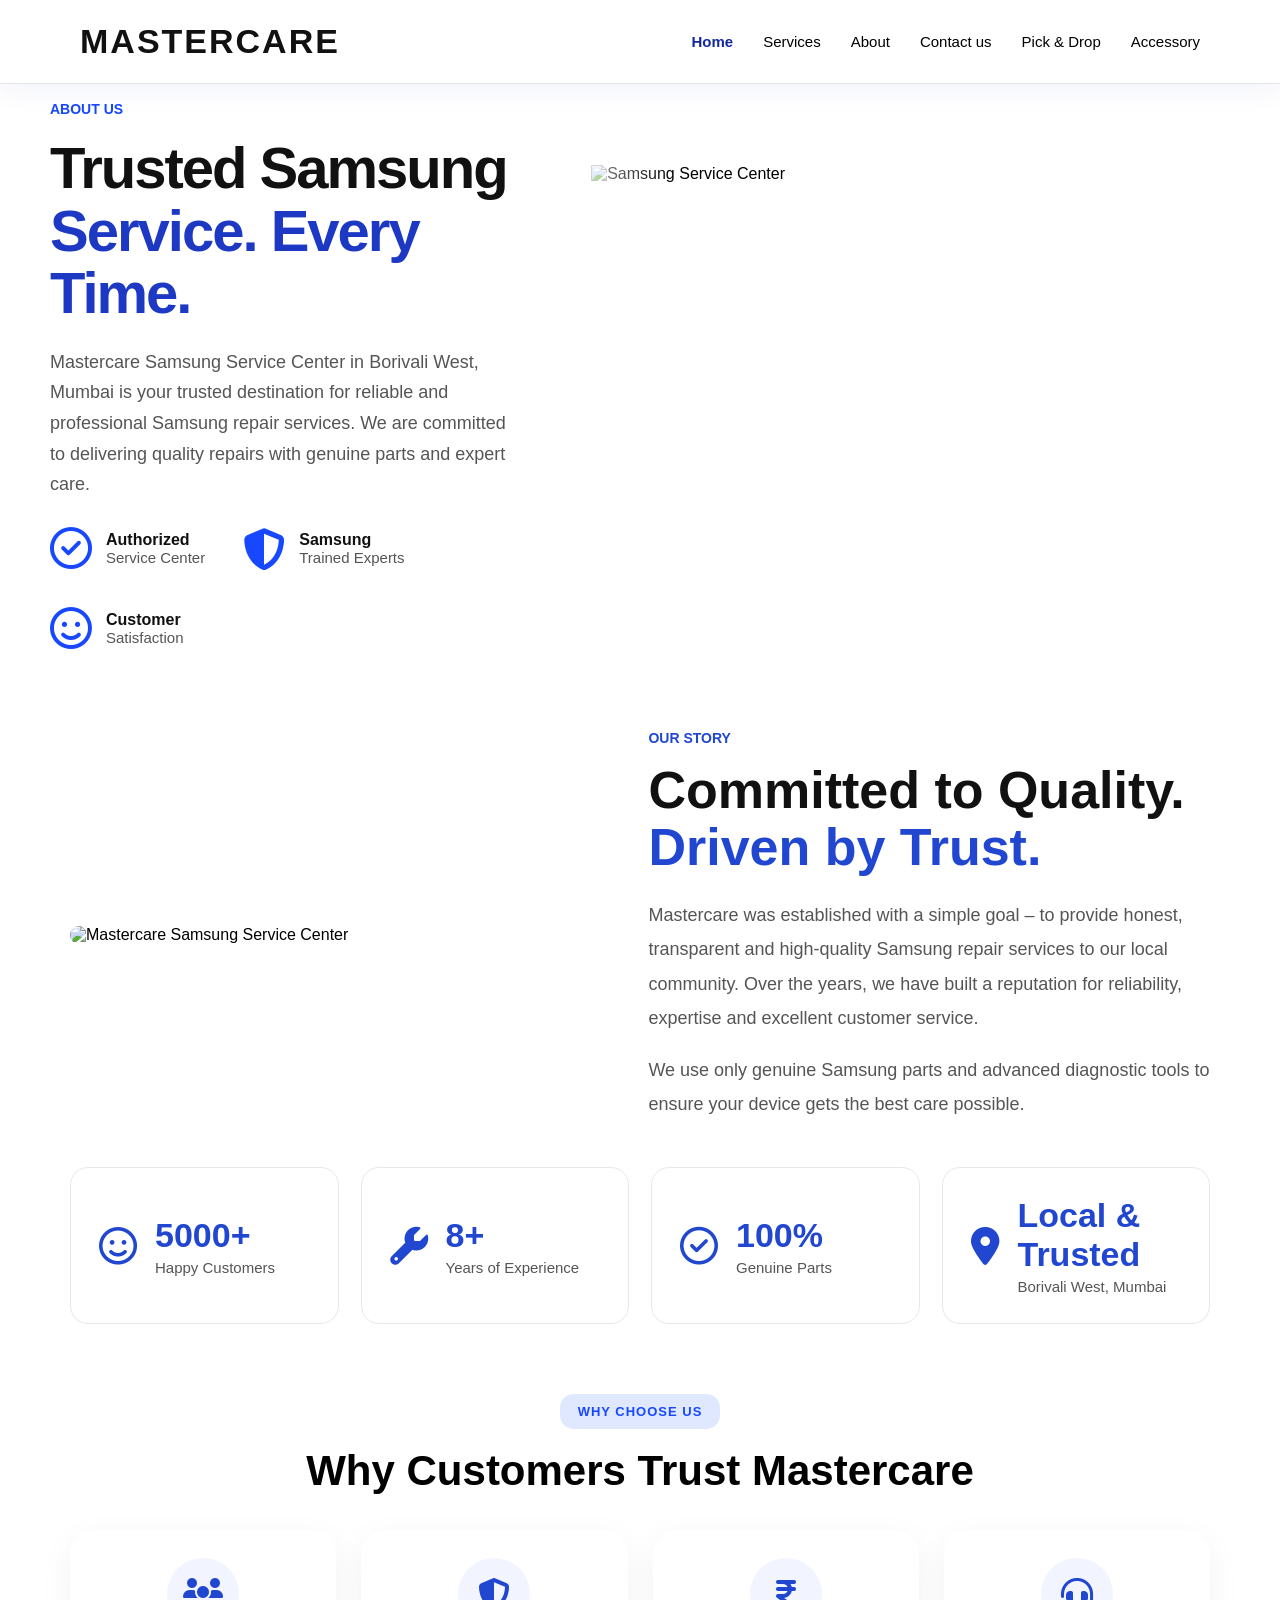
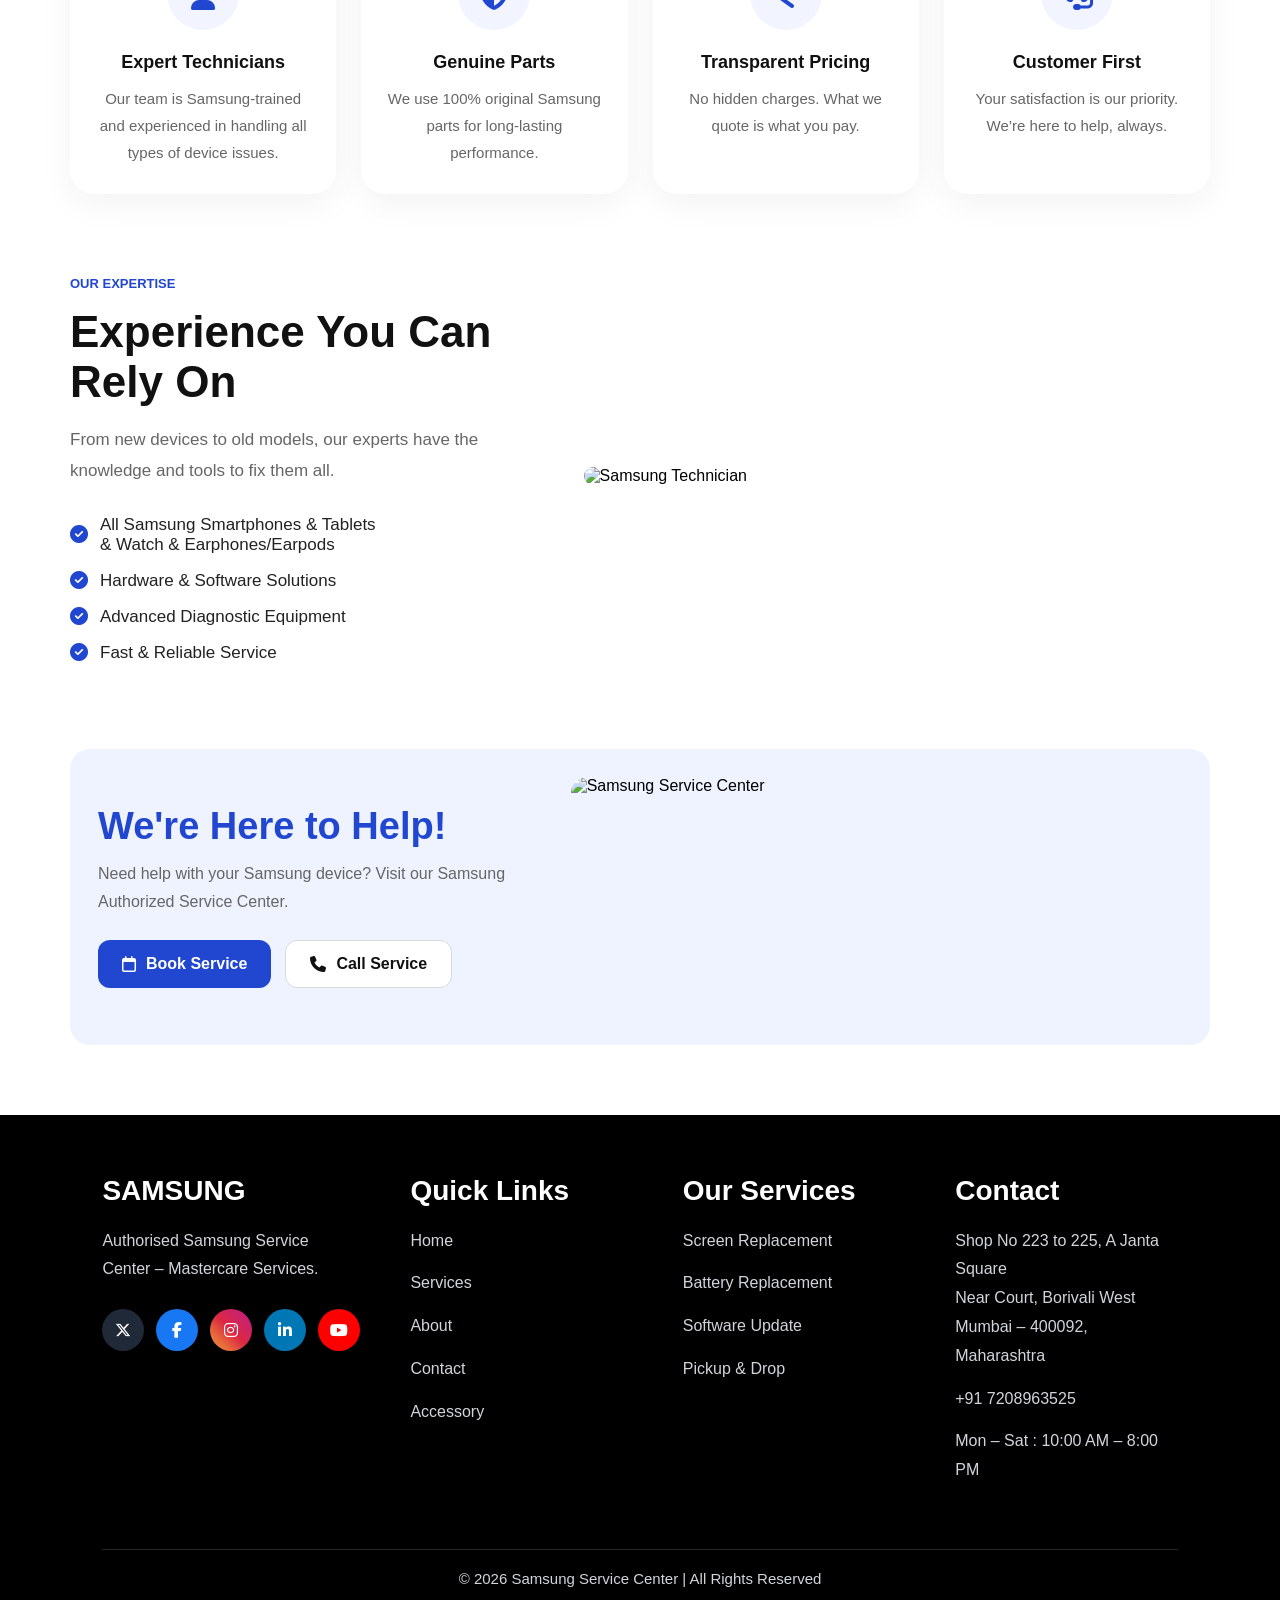
==== commit 901a1fb4: "fixed cart pricing and mobile navbar" ====
--- a/About.html
+++ b/About.html
@@ -40,6 +40,403 @@
 <link rel="stylesheet" href="style.css">
 
 </head>
+
+<body>
+<!-- Google Tag Manager (noscript) -->
+<noscript><iframe src="https://www.googletagmanager.com/ns.html?id=GTM-PPWDCWKL"
+height="0" width="0" style="display:none;visibility:hidden"></iframe></noscript>
+<!-- End Google Tag Manager (noscript) -->
+
+<nav class="navbar">
+
+  <div class="logo">MASTERCARE</div>
+    <div class="mobile-menu-btn" onclick="toggleMenu()">
+       ☰
+    </div>
+  <ul class="nav-menu">
+    <li><a href="index.html" class="active">Home</a></li>
+    <li><a href="services.html">Services</a></li>
+    <li><a href="About.html">About</a></li>
+    <li><a href="contact.html">Contact us</a></li>
+    <li><a href="pickup-drop.html">Pick & Drop</a></li>
+    <li><a href="accessory.html">Accessory</a></li>
+
+  </ul>
+  
+</nav>
+<section class="about-hero-new">
+
+  <div class="about-left">
+
+    <span class="about-tag">
+      ABOUT US
+    </span>
+
+    <h1 class="about-title">
+      Trusted Samsung <br>
+      <span>Service. Every Time.</span>
+    </h1>
+
+    <p class="about-text">
+      Mastercare Samsung Service Center in Borivali West, Mumbai 
+      is your trusted destination for reliable and professional 
+      Samsung repair services. We are committed to delivering 
+      quality repairs with genuine parts and expert care.
+    </p>
+
+    <div class="about-features-mini">
+
+      <div class="mini-feature">
+        <i class="fa-regular fa-circle-check"></i>
+
+        <div class="mini-feature-text">
+          <strong>Authorized</strong>
+          <span>Service Center</span>
+        </div>
+      </div>
+
+      <div class="mini-feature">
+        <i class="fa-solid fa-shield-halved"></i>
+
+        <div class="mini-feature-text">
+          <strong>Samsung</strong>
+          <span>Trained Experts</span>
+        </div>
+      </div>
+
+      <div class="mini-feature">
+        <i class="fa-regular fa-face-smile"></i>
+
+        <div class="mini-feature-text">
+          <strong>Customer</strong>
+          <span>Satisfaction</span>
+        </div>
+      </div>
+
+    </div>
+
+  </div>
+
+  <div class="about-right">
+    <img src="images/repair.webp" alt="Samsung Service Center">
+  </div>
+
+</section>
+
+<section class="about-story-section">
+
+  <div class="about-story-grid">
+
+    <!-- Left Image -->
+    <div class="story-image">
+      <img src="images/home.jpeg" alt="Mastercare Samsung Service Center">
+    </div>
+
+    <!-- Right Content -->
+    <div class="story-content">
+
+      <span class="story-tag">
+        OUR STORY
+      </span>
+
+      <h2>
+        Committed to Quality.<br>
+        <span>Driven by Trust.</span>
+      </h2>
+
+      <p>
+        Mastercare was established with a simple goal – to provide honest,
+        transparent and high-quality Samsung repair services to our local
+        community. Over the years, we have built a reputation for reliability,
+        expertise and excellent customer service.
+      </p>
+
+      <p>
+        We use only genuine Samsung parts and advanced diagnostic tools
+        to ensure your device gets the best care possible.
+      </p>
+
+    </div>
+
+  </div>
+
+  <!-- Stats -->
+  <div class="about-stats-row">
+
+    <div class="about-stat-card">
+      <i class="fa-regular fa-face-smile"></i>
+      <div>
+        <h3>5000+</h3>
+        <p>Happy Customers</p>
+      </div>
+    </div>
+
+    <div class="about-stat-card">
+      <i class="fa-solid fa-wrench"></i>
+      <div>
+        <h3>8+</h3>
+        <p>Years of Experience</p>
+      </div>
+    </div>
+
+    <div class="about-stat-card">
+      <i class="fa-regular fa-circle-check"></i>
+      <div>
+        <h3>100%</h3>
+        <p>Genuine Parts</p>
+      </div>
+    </div>
+
+    <div class="about-stat-card">
+      <i class="fa-solid fa-location-dot"></i>
+      <div>
+        <h3>Local & Trusted</h3>
+        <p>Borivali West, Mumbai</p>
+      </div>
+    </div>
+
+  </div>
+
+</section>
+
+<section class="why-choose-section">
+
+    <span class="why-tag">
+        WHY CHOOSE US
+    </span>
+
+    <h2>
+        Why Customers Trust Mastercare
+    </h2>
+
+    <div class="why-grid">
+
+        <div class="why-card">
+            <div class="why-icon">
+                <i class="fa-solid fa-users"></i>
+            </div>
+
+            <h3>Expert Technicians</h3>
+
+            <p>
+                Our team is Samsung-trained and experienced
+                in handling all types of device issues.
+            </p>
+        </div>
+
+        <div class="why-card">
+            <div class="why-icon">
+                <i class="fa-solid fa-shield-halved"></i>
+            </div>
+
+            <h3>Genuine Parts</h3>
+
+            <p>
+                We use 100% original Samsung parts
+                for long-lasting performance.
+            </p>
+        </div>
+
+        <div class="why-card">
+            <div class="why-icon">
+                <i class="fa-solid fa-indian-rupee-sign"></i>
+            </div>
+
+            <h3>Transparent Pricing</h3>
+
+            <p>
+                No hidden charges.
+                What we quote is what you pay.
+            </p>
+        </div>
+
+        <div class="why-card">
+            <div class="why-icon">
+                <i class="fa-solid fa-headset"></i>
+            </div>
+
+            <h3>Customer First</h3>
+
+            <p>
+                Your satisfaction is our priority.
+                We’re here to help, always.
+            </p>
+        </div>
+
+    </div>
+
+</section>
+
+<section class="expertise-section">
+
+    <div class="expertise-content">
+
+        <span class="expertise-tag">
+            OUR EXPERTISE
+        </span>
+
+        <h2>
+            Experience You Can Rely On
+        </h2>
+
+        <p>
+            From new devices to old models, our experts have
+            the knowledge and tools to fix them all.
+        </p>
+
+        <ul class="expertise-list">
+
+            <li>
+                <i class="fa-solid fa-circle-check"></i>
+                All Samsung Smartphones & Tablets<br>
+                & Watch & Earphones/Earpods
+            </li>
+
+            <li>
+                <i class="fa-solid fa-circle-check"></i>
+                Hardware & Software Solutions
+            </li>
+
+            <li>
+                <i class="fa-solid fa-circle-check"></i>
+                Advanced Diagnostic Equipment
+            </li>
+
+            <li>
+                <i class="fa-solid fa-circle-check"></i>
+                Fast & Reliable Service
+            </li>
+
+        </ul>
+
+    </div>
+
+    <div class="expertise-image">
+        <img src="images/abc.png2.webp" alt="Samsung Technician">
+    </div>
+
+</section>
+<section class="about-cta-section">
+
+    <div class="about-cta-content">
+
+        <div class="cta-left">
+
+            <h2>We're Here to Help!</h2>
+
+            <p>
+                Need help with your Samsung device? 
+                Visit our Samsung Authorized Service Center.
+            </p>
+
+            <div class="cta-buttons">
+
+                <a href="https://samsungdigitalservicecenter.com/bookappointment"
+                   target="_blank"
+                   class="cta-btn primary">
+
+                    <i class="fa-regular fa-calendar"></i>
+                    Book Service
+
+                </a>
+
+                <a href="tel:+917208963525"
+                   class="cta-btn secondary">
+
+                    <i class="fa-solid fa-phone"></i>
+                    Call Service
+
+                </a>
+
+            </div>
+
+        </div>
+
+        <div class="cta-right">
+            <img src="images/abc3.webp" alt="Samsung Service Center">
+        </div>
+
+    </div>
+
+</section>
+<footer class="footer">
+
+  <div class="footer-container">
+
+    <div class="footer-col">
+    <h3>SAMSUNG</h3>
+
+    <p>
+        Authorised Samsung Service Center –
+        Mastercare Services.
+    </p>
+
+    <!-- Social Media -->
+    <div class="footer-social">
+
+        <a href="#" class="social-icon">
+        <i class="fa-brands fa-x-twitter"></i>
+        </a>
+
+        <a href="#" class="social-icon">
+        <i class="fa-brands fa-facebook-f"></i>
+        </a>
+
+        <a href="#" class="social-icon">
+        <i class="fa-brands fa-instagram"></i>
+        </a>
+
+        <a href="#" class="social-icon">
+        <i class="fa-brands fa-linkedin-in"></i>
+        </a>
+
+        <a href="#" class="social-icon">
+        <i class="fa-brands fa-youtube"></i>
+        </a>
+
+    </div>
+</div>
+
+    <div class="footer-col">
+      <h4>Quick Links</h4>
+      <a href="index.html">Home</a>
+      <a href="services.html">Services</a>
+      <a href="About.html">About</a>
+      <a href="contact.html">Contact</a>
+      <a href="accessory.html">Accessory</a>
+    </div>
+
+    <div class="footer-col">
+      <h4>Our Services</h4>
+      <p>Screen Replacement</p>
+      <p>Battery Replacement</p>
+      <p>Software Update</p>
+      <p>Pickup & Drop</p>
+    </div>
+
+    <div class="footer-col">
+      <h4>Contact</h4>
+
+      <p>
+        Shop No 223 to 225, A Janta Square<br>
+        Near Court, Borivali West<br>
+        Mumbai – 400092, Maharashtra
+      </p>
+
+      <p><a href="tel:+917208963525">+91 7208963525</a></p>
+      <p>Mon – Sat : 10:00 AM – 8:00 PM</p>
+
+    </div>
+
+  </div>
+  
+
+  <div class="footer-bottom">
+    © 2026 Samsung Service Center | All Rights Reserved
+  </div>
+
+</footer>
+<script src="main.js"></script>
 <script>
 function toggleMenu() {
   document
@@ -47,402 +444,5 @@
     .classList.toggle("active");
 }
 </script>
-<body>
-<!-- Google Tag Manager (noscript) -->
-<noscript><iframe src="https://www.googletagmanager.com/ns.html?id=GTM-PPWDCWKL"
-height="0" width="0" style="display:none;visibility:hidden"></iframe></noscript>
-<!-- End Google Tag Manager (noscript) -->
-
-<nav class="navbar">
-
-  <div class="logo">MASTERCARE</div>
-   <div class="mobile-menu-btn">
-    ☰
-  </div>
-
-  <ul>
-    <li><a href="index.html" >Home</a></li>
-    <li><a href="services.html">Services</a></li>
-    <li><a href="About.html"  class="active">About</a></li>
-    <li><a href="contact.html">Contact us</a></li>
-    <li><a href="pickup-drop.html">Pick & Drop</a></li>
-    <li><a href="accessory.html">Accessory</a></li>
-  </ul>
-
-
-</nav>
-<section class="about-hero-new">
-
-  <div class="about-left">
-
-    <span class="about-tag">
-      ABOUT US
-    </span>
-
-    <h1 class="about-title">
-      Trusted Samsung <br>
-      <span>Service. Every Time.</span>
-    </h1>
-
-    <p class="about-text">
-      Mastercare Samsung Service Center in Borivali West, Mumbai 
-      is your trusted destination for reliable and professional 
-      Samsung repair services. We are committed to delivering 
-      quality repairs with genuine parts and expert care.
-    </p>
-
-    <div class="about-features-mini">
-
-      <div class="mini-feature">
-        <i class="fa-regular fa-circle-check"></i>
-
-        <div class="mini-feature-text">
-          <strong>Authorized</strong>
-          <span>Service Center</span>
-        </div>
-      </div>
-
-      <div class="mini-feature">
-        <i class="fa-solid fa-shield-halved"></i>
-
-        <div class="mini-feature-text">
-          <strong>Samsung</strong>
-          <span>Trained Experts</span>
-        </div>
-      </div>
-
-      <div class="mini-feature">
-        <i class="fa-regular fa-face-smile"></i>
-
-        <div class="mini-feature-text">
-          <strong>Customer</strong>
-          <span>Satisfaction</span>
-        </div>
-      </div>
-
-    </div>
-
-  </div>
-
-  <div class="about-right">
-    <img src="images/repair.webp" alt="Samsung Service Center">
-  </div>
-
-</section>
-
-<section class="about-story-section">
-
-  <div class="about-story-grid">
-
-    <!-- Left Image -->
-    <div class="story-image">
-      <img src="images/home.jpeg" alt="Mastercare Samsung Service Center">
-    </div>
-
-    <!-- Right Content -->
-    <div class="story-content">
-
-      <span class="story-tag">
-        OUR STORY
-      </span>
-
-      <h2>
-        Committed to Quality.<br>
-        <span>Driven by Trust.</span>
-      </h2>
-
-      <p>
-        Mastercare was established with a simple goal – to provide honest,
-        transparent and high-quality Samsung repair services to our local
-        community. Over the years, we have built a reputation for reliability,
-        expertise and excellent customer service.
-      </p>
-
-      <p>
-        We use only genuine Samsung parts and advanced diagnostic tools
-        to ensure your device gets the best care possible.
-      </p>
-
-    </div>
-
-  </div>
-
-  <!-- Stats -->
-  <div class="about-stats-row">
-
-    <div class="about-stat-card">
-      <i class="fa-regular fa-face-smile"></i>
-      <div>
-        <h3>5000+</h3>
-        <p>Happy Customers</p>
-      </div>
-    </div>
-
-    <div class="about-stat-card">
-      <i class="fa-solid fa-wrench"></i>
-      <div>
-        <h3>8+</h3>
-        <p>Years of Experience</p>
-      </div>
-    </div>
-
-    <div class="about-stat-card">
-      <i class="fa-regular fa-circle-check"></i>
-      <div>
-        <h3>100%</h3>
-        <p>Genuine Parts</p>
-      </div>
-    </div>
-
-    <div class="about-stat-card">
-      <i class="fa-solid fa-location-dot"></i>
-      <div>
-        <h3>Local & Trusted</h3>
-        <p>Borivali West, Mumbai</p>
-      </div>
-    </div>
-
-  </div>
-
-</section>
-
-<section class="why-choose-section">
-
-    <span class="why-tag">
-        WHY CHOOSE US
-    </span>
-
-    <h2>
-        Why Customers Trust Mastercare
-    </h2>
-
-    <div class="why-grid">
-
-        <div class="why-card">
-            <div class="why-icon">
-                <i class="fa-solid fa-users"></i>
-            </div>
-
-            <h3>Expert Technicians</h3>
-
-            <p>
-                Our team is Samsung-trained and experienced
-                in handling all types of device issues.
-            </p>
-        </div>
-
-        <div class="why-card">
-            <div class="why-icon">
-                <i class="fa-solid fa-shield-halved"></i>
-            </div>
-
-            <h3>Genuine Parts</h3>
-
-            <p>
-                We use 100% original Samsung parts
-                for long-lasting performance.
-            </p>
-        </div>
-
-        <div class="why-card">
-            <div class="why-icon">
-                <i class="fa-solid fa-indian-rupee-sign"></i>
-            </div>
-
-            <h3>Transparent Pricing</h3>
-
-            <p>
-                No hidden charges.
-                What we quote is what you pay.
-            </p>
-        </div>
-
-        <div class="why-card">
-            <div class="why-icon">
-                <i class="fa-solid fa-headset"></i>
-            </div>
-
-            <h3>Customer First</h3>
-
-            <p>
-                Your satisfaction is our priority.
-                We’re here to help, always.
-            </p>
-        </div>
-
-    </div>
-
-</section>
-
-<section class="expertise-section">
-
-    <div class="expertise-content">
-
-        <span class="expertise-tag">
-            OUR EXPERTISE
-        </span>
-
-        <h2>
-            Experience You Can Rely On
-        </h2>
-
-        <p>
-            From new devices to old models, our experts have
-            the knowledge and tools to fix them all.
-        </p>
-
-        <ul class="expertise-list">
-
-            <li>
-                <i class="fa-solid fa-circle-check"></i>
-                All Samsung Smartphones & Tablets<br>
-                & Watch & Earphones/Earpods
-            </li>
-
-            <li>
-                <i class="fa-solid fa-circle-check"></i>
-                Hardware & Software Solutions
-            </li>
-
-            <li>
-                <i class="fa-solid fa-circle-check"></i>
-                Advanced Diagnostic Equipment
-            </li>
-
-            <li>
-                <i class="fa-solid fa-circle-check"></i>
-                Fast & Reliable Service
-            </li>
-
-        </ul>
-
-    </div>
-
-    <div class="expertise-image">
-        <img src="images/abc.png2.webp" alt="Samsung Technician">
-    </div>
-
-</section>
-<section class="about-cta-section">
-
-    <div class="about-cta-content">
-
-        <div class="cta-left">
-
-            <h2>We're Here to Help!</h2>
-
-            <p>
-                Need help with your Samsung device? 
-                Visit our Samsung Authorized Service Center.
-            </p>
-
-            <div class="cta-buttons">
-
-                <a href="https://samsungdigitalservicecenter.com/bookappointment"
-                   target="_blank"
-                   class="cta-btn primary">
-
-                    <i class="fa-regular fa-calendar"></i>
-                    Book Service
-
-                </a>
-
-                <a href="tel:+917208963525"
-                   class="cta-btn secondary">
-
-                    <i class="fa-solid fa-phone"></i>
-                    Call Service
-
-                </a>
-
-            </div>
-
-        </div>
-
-        <div class="cta-right">
-            <img src="images/abc3.webp" alt="Samsung Service Center">
-        </div>
-
-    </div>
-
-</section>
-<footer class="footer">
-
-  <div class="footer-container">
-
-    <div class="footer-col">
-    <h3>SAMSUNG</h3>
-
-    <p>
-        Authorised Samsung Service Center –
-        Mastercare Services.
-    </p>
-
-    <!-- Social Media -->
-    <div class="footer-social">
-
-        <a href="#" class="social-icon">
-        <i class="fa-brands fa-x-twitter"></i>
-        </a>
-
-        <a href="#" class="social-icon">
-        <i class="fa-brands fa-facebook-f"></i>
-        </a>
-
-        <a href="#" class="social-icon">
-        <i class="fa-brands fa-instagram"></i>
-        </a>
-
-        <a href="#" class="social-icon">
-        <i class="fa-brands fa-linkedin-in"></i>
-        </a>
-
-        <a href="#" class="social-icon">
-        <i class="fa-brands fa-youtube"></i>
-        </a>
-
-    </div>
-</div>
-
-    <div class="footer-col">
-      <h4>Quick Links</h4>
-      <a href="index.html">Home</a>
-      <a href="services.html">Services</a>
-      <a href="About.html">About</a>
-      <a href="contact.html">Contact</a>
-      <a href="accessory.html">Accessory</a>
-    </div>
-
-    <div class="footer-col">
-      <h4>Our Services</h4>
-      <p>Screen Replacement</p>
-      <p>Battery Replacement</p>
-      <p>Software Update</p>
-      <p>Pickup & Drop</p>
-    </div>
-
-    <div class="footer-col">
-      <h4>Contact</h4>
-
-      <p>
-        Shop No 223 to 225, A Janta Square<br>
-        Near Court, Borivali West<br>
-        Mumbai – 400092, Maharashtra
-      </p>
-
-      <p><a href="tel:+917208963525">+91 7208963525</a></p>
-      <p>Mon – Sat : 10:00 AM – 8:00 PM</p>
-
-    </div>
-
-  </div>
-  
-
-  <div class="footer-bottom">
-    © 2026 Samsung Service Center | All Rights Reserved
-  </div>
-
-</footer>
-<script src="main.js"></script>
 </body>
 </html>
--- a/style.css
+++ b/style.css
@@ -3402,10 +3402,10 @@
   }
 
   /* hide desktop nav */
-  .navbar ul,
+  .navbar ul:not(.nav-menu),
   .nav-icons{
-    display:none !important;
-  }
+  display:none !important;
+}
 
   .logo{
     font-size:24px;
@@ -3414,12 +3414,16 @@
 
   /* show hamburger */
   .mobile-menu-btn{
-    display:block !important;
-    font-size:38px;
-    cursor:pointer;
-    color:#111;
-    z-index:99999;
-  }
+  display:block !important;
+  font-size:38px;
+  cursor:pointer;
+  color:#111;
+  z-index:99999;
+
+  position:absolute;
+  right:25px;
+  top:18px;
+}
 
   /* cloudzest popup menu */
   .nav-menu{
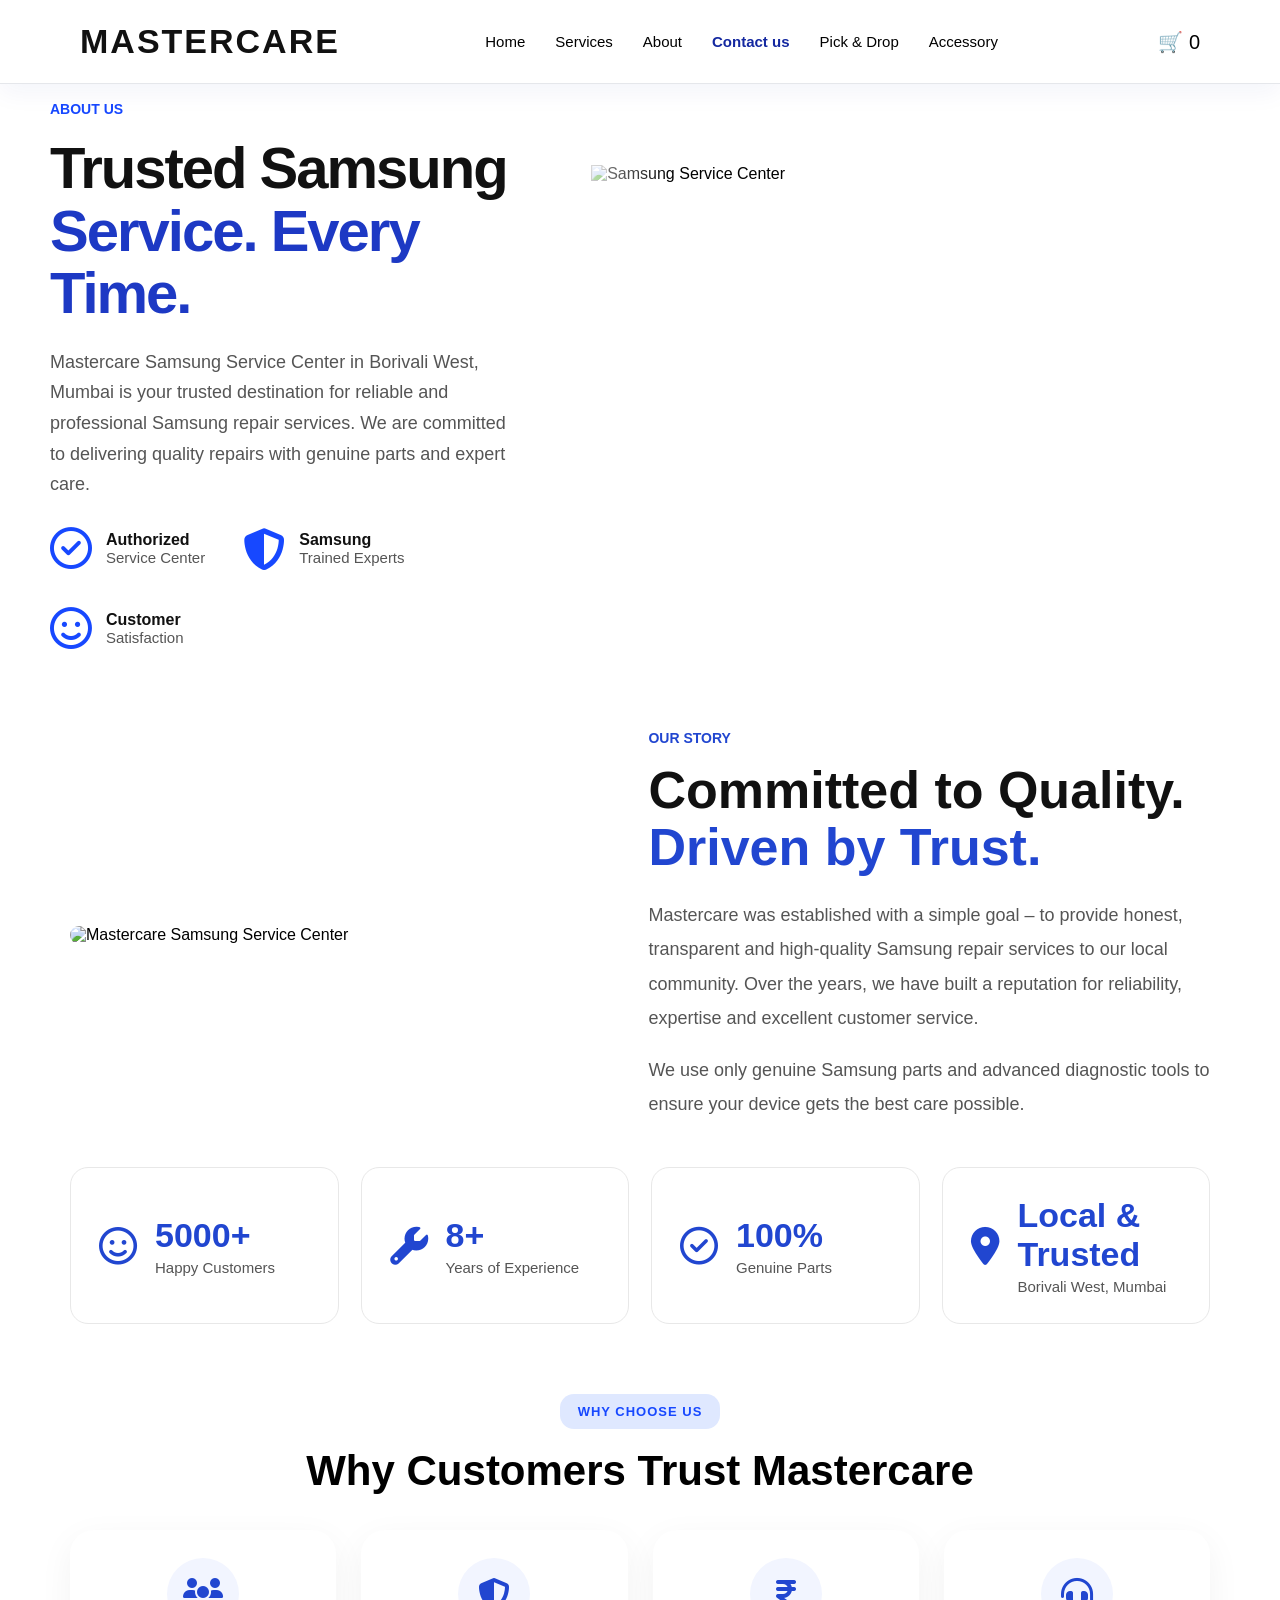
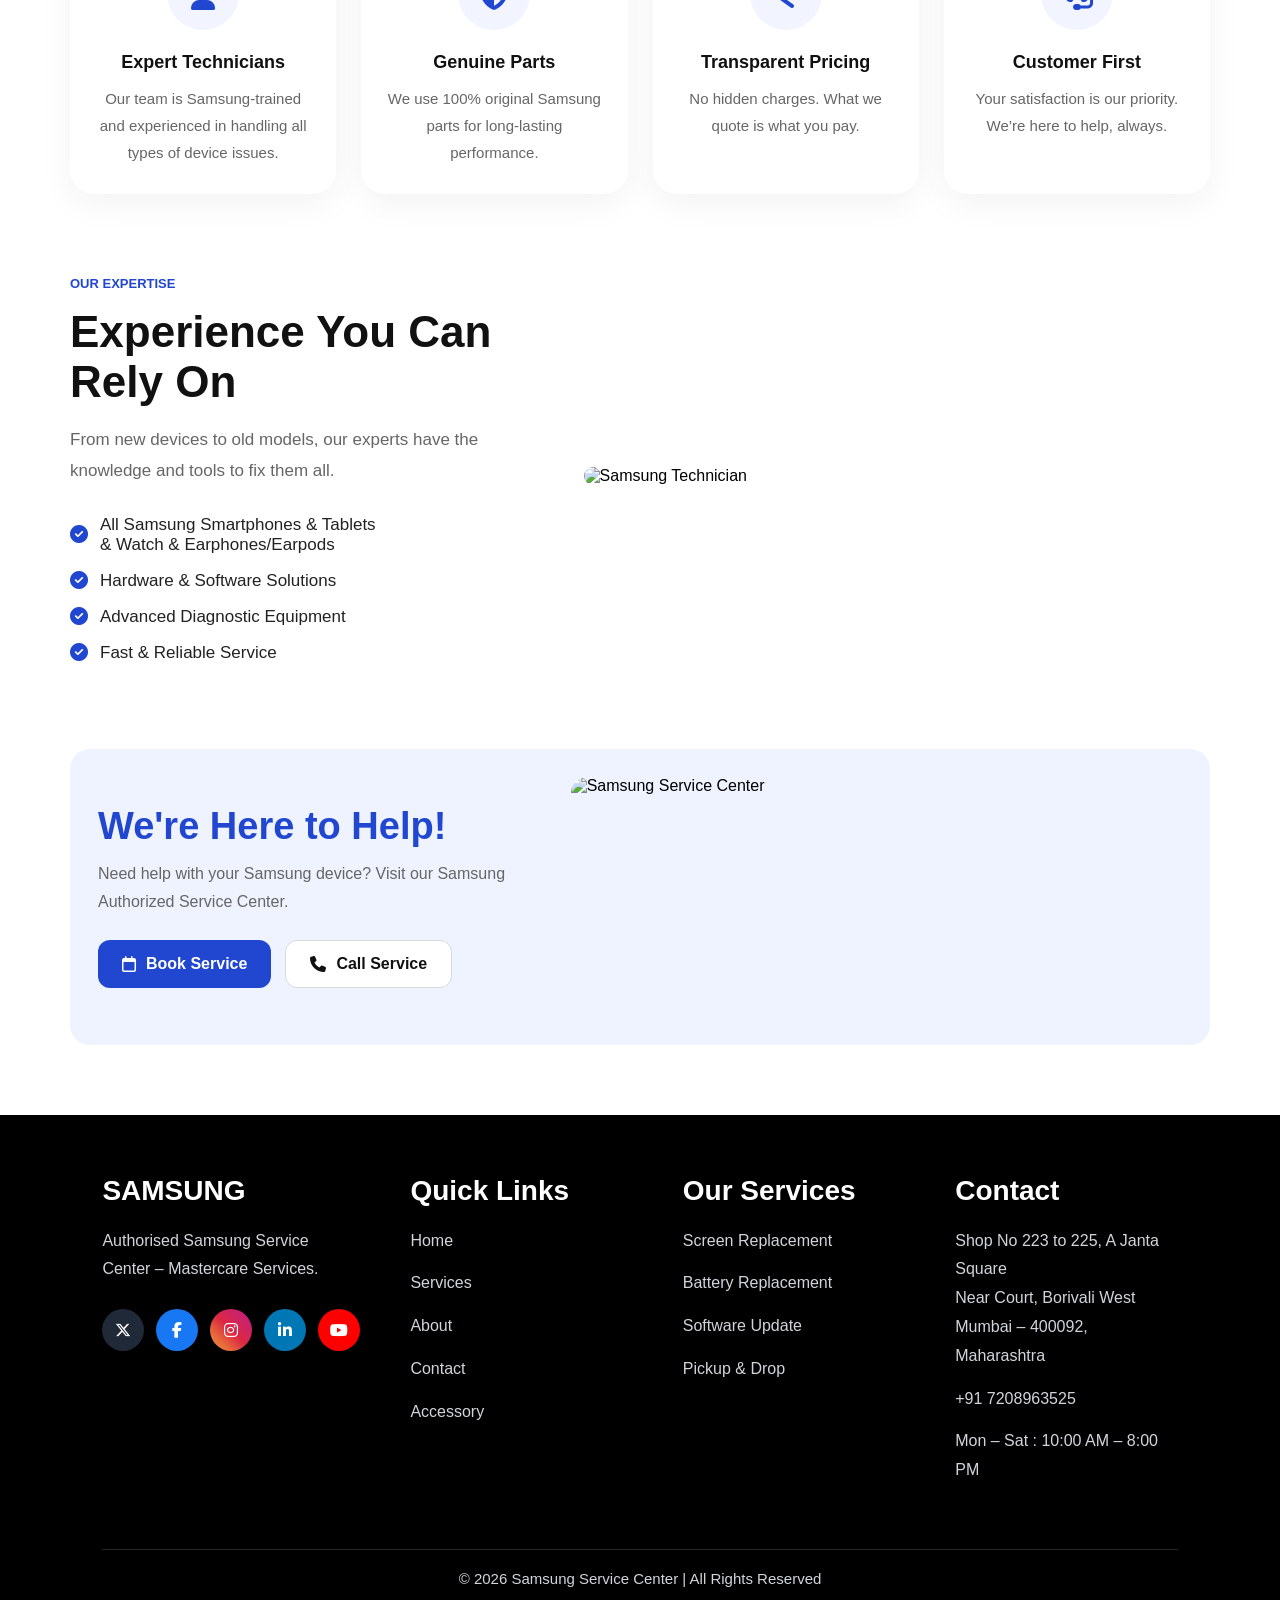
==== commit b9227022: "fixed cart pricing and mobile navbar" ====
--- a/About.html
+++ b/About.html
@@ -50,20 +50,34 @@
 <nav class="navbar">
 
   <div class="logo">MASTERCARE</div>
-    <div class="mobile-menu-btn" onclick="toggleMenu()">
-       ☰
-    </div>
+
+  <div class="mobile-menu-btn"
+  onclick="toggleMenu()">
+    ☰
+  </div>
+
   <ul class="nav-menu">
-    <li><a href="index.html" class="active">Home</a></li>
+    <li><a href="index.html">Home</a></li>
     <li><a href="services.html">Services</a></li>
     <li><a href="About.html">About</a></li>
-    <li><a href="contact.html">Contact us</a></li>
-    <li><a href="pickup-drop.html">Pick & Drop</a></li>
-    <li><a href="accessory.html">Accessory</a></li>
-
+    <li><a href="contact.html"
+    class="active">Contact us</a></li>
+    <li><a href="pickup-drop.html">
+    Pick & Drop</a></li>
+    <li><a href="accessory.html">
+    Accessory</a></li>
   </ul>
-  
+
+  <div class="nav-icons">
+    <a href="cart.html"
+    class="cart-icon">
+      🛒
+      <span class="cart-count">0</span>
+    </a>
+  </div>
+
 </nav>
+
 <section class="about-hero-new">
 
   <div class="about-left">
